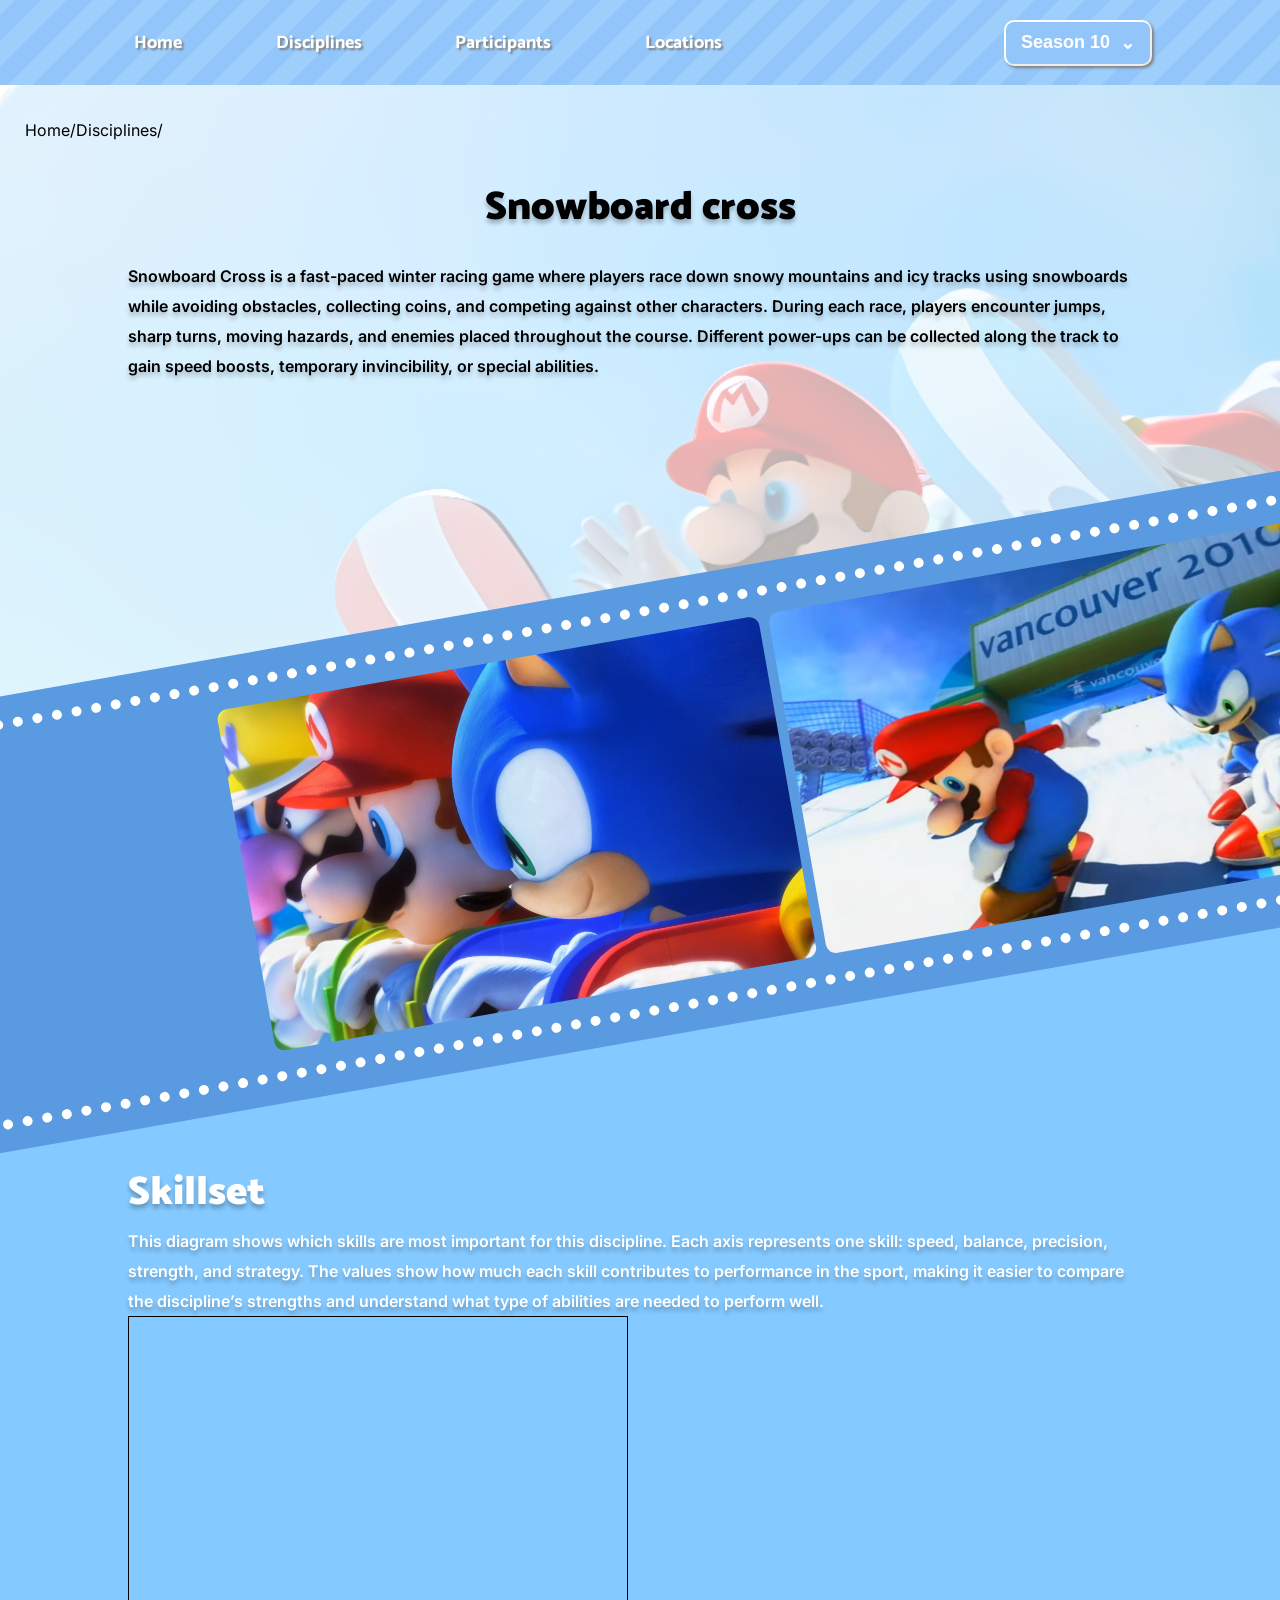
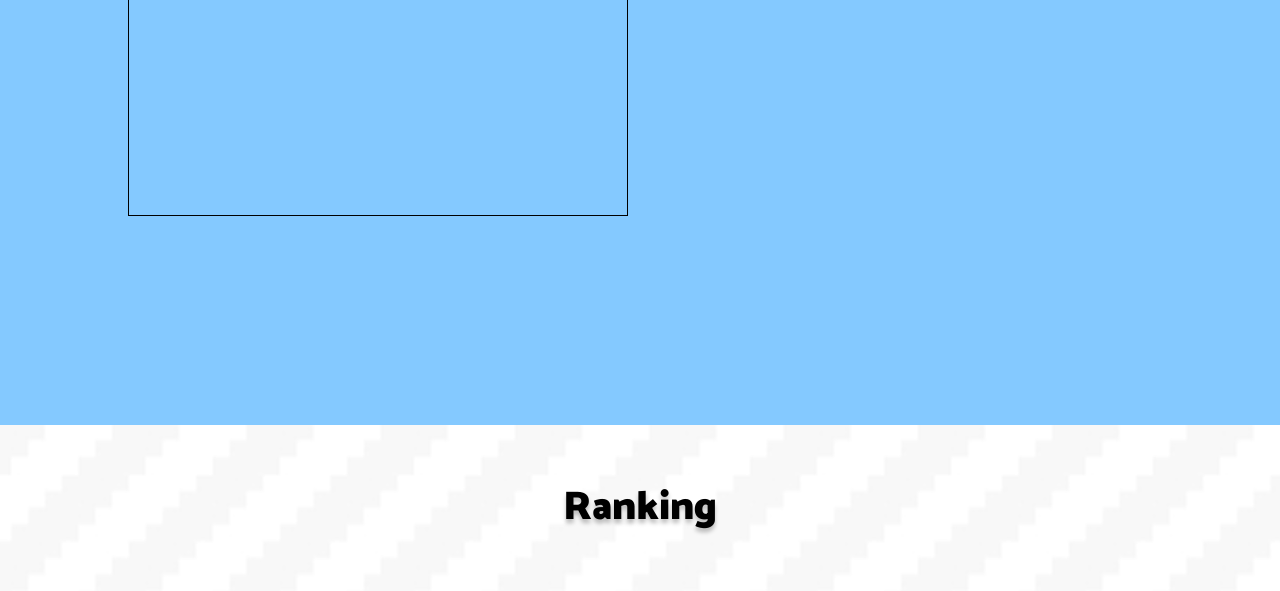
==== html/index.html @ cbef5155 "fixed the header navigation for test" ====
<!doctype html>
<html lang="en">

<head>
  <meta charset="UTF-8" />
  <meta name="viewport" content="width=device-width, initial-scale=1.0" />
  <link rel="stylesheet" href="../css/style.css" />
  <link rel="stylesheet" href="../css/fonts.css" />
  <link rel="stylesheet" href="../css/sportPage.css" />
  <link rel="stylesheet" href="../css/participantsList.css" />
  <link rel="stylesheet" href="../css/locations.css" />
  <title>The Mario Games</title>
</head>

<body>
  <header></header>
  <main></main>
  <script src="../d3/d3.v7.min.js"></script>
  <script src="../dataset/datasetVersion2.js"></script>
  <script src="../dataset/specificInfo.js"></script>
  <script src="../javascript/locations.js"></script>
  <script src="../javascript/index.js"></script>
</body>

</html>
---- css/style.css ----
@font-face {
  font-family: "catamaran";
  src: url(catamaran/Catamaran-VariableFont_wght.ttf);
}

@font-face {
  font-family: "inter";
  src: url(Inter/Inter-VariableFont_opsz\,wght.ttf);
}

body {
  margin: 0;
  box-sizing: border-box;
  font-family: "catamaran";
  box-sizing: border-box;
}

p {
  margin: 0;
  font-family: "inter";
}

h2 {
  margin: 0;
}

header {
  display: flex;
  justify-content: space-between;
  align-items: center;

  width: 100%;
  height: 85px;
  padding: 0 10vw 0 10vw;
  box-sizing: border-box;
}

#navbar,
#chooseSeason {
  display: flex;
}

#navbar {
  justify-content: space-between;
  flex: 1;
  max-width: 600px;
}

.navButton {
  color: #fff;
  font-size: 18px;
  font-weight: 750;
  font-family: "catamaran";

  border: none;
  background-color: transparent;
  text-shadow: 2px 2px 2px grey;
  cursor: pointer;
}

.navButton:hover {
  color: #000;
  font-size: 18px;
  font-weight: 750;
  font-family: "catamaran";

  border: none;
  background-color: transparent;
  text-shadow: 2px 2px 2px grey;
  cursor: pointer;
}

#seasonWrapper {
  position: relative;
}

#chooseSeason {
  gap: 10px;
  padding: 10px 15px;

  color: #fff;
  font-size: 18px;
  font-weight: 750;

  border-top: 2px solid #fff;
  border-left: 2px solid #fff;
  border-bottom: 2px solid #eeeded;
  border-right: 2px solid #eeeded;
  border-radius: 10px;
  box-shadow: 2px 2px 3px grey;

  cursor: pointer;
}

#seasonDropdown {
  display: none;
  position: absolute;
  top: 55px;
  right: 0;

  width: 100%;
  font-weight: 600;

  color: #fff;
  border-top: 2px solid #fff;
  border-left: 2px solid #fff;
  border-bottom: 2px solid #eeeded;
  border-right: 2px solid #eeeded;
  box-sizing: border-box;
  border-radius: 10px;
  box-shadow: 2px 2px 3px grey;

  z-index: 10;
}

#seasonDropdown p {
  margin: 0;
  padding: 8px 15px;
  cursor: pointer;
  white-space: nowrap;
}

#seasonDropdown p:hover {
  background-color: #fff;
  color: #000;
}

#seasonDropdown.show {
  display: block;
}

#disciplines {
  background-image: url(../images/backgrounds/backgroundLandingPage.png);
  padding: 5vh 0 0 0;
}

#disciplinesIntro {
  margin: 0 10vw 0 10vw;
  border-radius: 20px;
  padding: 10px 20px;

  background-color: rgba(123, 204, 248, 0.5);
  color: #fff;
  text-shadow: 2px 2px 2px grey;
}

#disciplinesAllBoxes {
  margin: 5vh 10vw 0 10vw;

  display: flex;
  flex-wrap: wrap;
  justify-content: center;
  gap: 40px 45px;

  background-color: transparent;
}

.disciplinesBoxes {
  flex: 0 1 480px;
  padding: 12px;

  background-color: #fff;
  color: #000;
  text-shadow: none;

  border: 1px solid #dddddd;
  border-radius: 10px;

  display: flex;
  flex-direction: column;
  gap: 10px;

  box-sizing: border-box;
}

.disciplinesBoxes>div {
  display: flex;
  gap: 12px;
}

.disciplinesBoxes>div>img {
  width: 275px;
  height: 140px;
  object-fit: cover;
  border-radius: 7px;
}

.disciplinesBoxesText {
  flex: 1;

  display: flex;
  flex-direction: column;
  align-items: center;
  justify-content: space-between;

  text-align: center;
}

.disciplinesBoxesText h2 {
  font-size: 24px;
  line-height: 0.9;
  color: #000;
  text-shadow: none;
  font-family: "mario2";

  border-bottom: 1px solid #000;
  padding: 10px 0 8px 0;
  width: 100%;
}

.disciplinesBoxesText img {
  width: 50px;
  height: 50px;
  object-fit: contain;
  padding: 0 0 10px 0;
}

.disciplinesBoxes button {
  width: 100%;
  padding: 6px 0;

  background-color: #000;
  color: #fff;

  border: none;
  border-radius: 7px;

  font-family: "catamaran";
  font-size: 15px;
  font-weight: 750;

  cursor: pointer;
}
---- css/fonts.css ----
@font-face {
  font-family: "catamaran";
  src: url(../catamaran/Catamaran-VariableFont_wght.ttf);
}

@font-face {
  font-family: "inter";
  src: url(../Inter/Inter-VariableFont_opsz\,wght.ttf);
}

@font-face {
  font-family: "mario";
  src: url(../marioFont/Super\ Mario\ Bros..ttf);
}
@font-face {
  font-family: "mario2";
  src: url(../marioFont/SuperMario256.ttf);
}
---- css/sportPage.css ----
* {
  box-sizing: border-box;
}
body {
  overflow-x: hidden;
  margin: 0;
  padding: 0;
}

#sport_page_box {
  position: relative;
}
#sport_page_backgroundPicture {
  background-size: cover;
  min-height: 75vh;
  width: 100%;
}

#sport_page_whiteBackground {
  min-height: 75vh;
  width: 100%;
  display: flex;
  flex-direction: column;
  align-items: center;
  padding-bottom: 100px;

  background-color: rgb(255, 255, 255, 0.7);
}

#sport_page_title {
  color: #000;
  text-align: center;
  text-shadow: 0 4px 4px rgba(0, 0, 0, 0.25);
  font-size: 40px;
  font-weight: 900;
}

#sport_page_text {
  color: #000;
  margin-top: 20px;
  width: 80%;
  text-shadow: 0 4px 4px rgba(0, 0, 0, 0.25);
  font-family: "inter";
  font-size: 16px;
  font-weight: 600;
  line-height: 30px; /* 150% */
}

.back_track {
  height: 10vh;
  width: 100%;

  display: flex;
  align-items: center;
  justify-content: flex-start;
  margin-left: 50px;
}

#sport_page_carusel_wrapper {
  width: 100%;
  height: 90vh;
  overflow: hidden;
  position: absolute;
  z-index: 5;
  top: 60vh;
  margin-top: clamp(-155px, -12vw, -60px);
  padding-top: 116px;
}

#sport_page_carusel_box {
  transform: rotate(-10deg);
  height: 50vh;
  width: 150%;
  background-color: #5a9ae1;

  display: flex;
  justify-content: center;
  align-items: center;

  margin-left: -25%;
}

#sport_page_carusel {
  height: 90%;
  width: 100%;
  background-color: #5a9ae1;
  border-top: 10px dotted white;
  border-bottom: 10px dotted white;
  overflow: hidden;
  display: flex;
  align-items: center;
}

#sport_page_carusel_track {
  display: flex;
  gap: 10px;
  align-items: center;
  height: 100%;

  animation: carouselMove 25s linear infinite;
}

@keyframes carouselMove {
  from {
    transform: translateX(-50%);
  }

  to {
    transform: translateX(0);
  }
}

.sport_page_carusel_pictures {
  background-size: cover;
  background-position: center;
  background-repeat: no-repeat;

  height: 90%;
  width: 550px;
  flex: 0 0 550px;
  border-radius: 10px;
}

#sport_page_skillsBackground {
  background-color: #84c9ff;
  display: flex;
  justify-content: center;
}

#sport_page_skillBox {
  margin-top: 400px;
  margin-bottom: 200px;
  width: 80%;
}

#sport_page_skillset {
  color: #fff;
  text-shadow: 0 4px 4px rgba(0, 0, 0, 0.25);
  font-size: 40px;
  font-weight: 900;
}

#sport_page_skillset_text {
  color: #fff;
  text-shadow: 0 4px 4px rgba(0, 0, 0, 0.25);
  font-family: "inter";
  font-size: 16px;
  font-style: normal;
  font-weight: 600;
  line-height: 30px;
}

#sport_page_rankingbox {
  background-image: url(../images/backgrounds/whiteGreyBackground.png);
  display: flex;
  flex-direction: column;
  align-items: center;
}

#sport_page_ranking_title {
  color: #000;
  text-align: center;
  text-shadow: 0 4px 4px rgba(0, 0, 0, 0.25);
  font-size: 40px;
  font-weight: 900;
  margin: 50px 0;
}

#sport_page_rankings {
  display: flex;
  flex-direction: column;
  align-items: center;
}
---- css/participantsList.css ----
#top_players {
  position: relative;
  height: 400px;
  width: 600px;
}

#first_player {
  height: 250px;
  width: 250px;
  position: relative;

  position: absolute;
  z-index: 3;
  left: 30%;
}

#first_player_bubble {
  width: 250px;
  height: 250px;
  border-radius: 50%;
  border: 1px solid rgb(226, 226, 226);
  background-color: rgb(255, 255, 255, 0.9);
  box-shadow: 0 4px 4px 0 rgba(0, 0, 0, 0.25);
}

#first_player_pic {
  width: 250px;
  height: 250px;
  border-radius: 50%;
  /* bilden ska sättas i js */
  background-image: url(../images/players/babyPeach.png);
  background-size: contain;
  background-repeat: no-repeat;
  background-position: center;
}

#rankingBubble1 {
  width: 60px;
  height: 60px;
  background-color: white;
  box-shadow: 0 4px 4px 0 rgba(0, 0, 0, 0.25);
  border-radius: 50%;
  position: absolute;
  z-index: 5;

  top: -10px;
  left: 80%;
  transform: translateX(-50%);

  display: flex;
  justify-content: center;
  align-items: center;

  color: #000;
  font-family: "inter";
  font-size: 20px;
  font-weight: 800;
}

#second_player {
  height: 210px;
  width: 210px;
  position: relative;

  position: absolute;
  z-index: 2;
  right: 340px;
  top: 150px;
}

#second_player_bubble {
  width: 210px;
  height: 210px;
  border-radius: 50%;
  border: 1px solid rgb(226, 226, 226);
  background-color: rgb(255, 255, 255, 0.9);
  box-shadow: 0 4px 4px 0 rgba(0, 0, 0, 0.25);
}

#rankingBubble2 {
  width: 60px;
  height: 60px;
  background-color: white;
  box-shadow: 0 4px 4px 0 rgba(0, 0, 0, 0.25);
  border-radius: 50%;
  position: absolute;
  z-index: 5;

  bottom: -5px;
  left: 10%;
  transform: translateX(-50%);

  display: flex;
  justify-content: center;
  align-items: center;

  color: #000;
  font-family: "inter";
  font-size: 20px;
  font-weight: 800;
}

#second_player_pic {
  width: 210px;
  height: 210px;
  border-radius: 50%;
  /* bilden ska sättas i js */
  background-image: url(../images/players/babyPeach.png);
  background-size: contain;
  background-repeat: no-repeat;
  background-position: center;
}

#third_player {
  height: 190px;
  width: 190px;
  position: relative;

  position: absolute;
  z-index: 1;
  right: 70px;
  top: 185px;
}

#third_player_bubble {
  width: 190px;
  height: 190px;
  border-radius: 50%;
  border: 1px solid rgb(226, 226, 226);
  background-color: rgb(255, 255, 255, 0.9);
  box-shadow: 0 4px 4px 0 rgba(0, 0, 0, 0.25);
}

#rankingBubble3 {
  width: 60px;
  height: 60px;
  background-color: white;
  box-shadow: 0 4px 4px 0 rgba(0, 0, 0, 0.25);
  border-radius: 50%;
  position: absolute;
  z-index: 5;

  bottom: -10px;
  left: 90%;
  transform: translateX(-50%);

  display: flex;
  justify-content: center;
  align-items: center;

  color: #000;
  font-family: "inter";
  font-size: 20px;
  font-weight: 800;
}

#third_player_pic {
  width: 190px;
  height: 190px;
  border-radius: 50%;
  /* bilden ska sättas i js */
  background-image: url(../images/players/babyPeach.png);
  background-size: contain;
  background-repeat: no-repeat;
  background-position: center;
}

#participants_list_button {
  color: #fff;
  font-size: 18px;
  font-weight: 700;

  padding: 10px 120px;
  background-color: #ff0000;
  border-radius: 10px;
  border: 1px solid #d00202;
  margin-bottom: 120px;
}

#players {
  width: 80%;
  display: flex;
  flex-wrap: wrap;
  gap: 48px;
  margin-top: 70px;
  position: relative; /*  ta bort?? */
}

.player_card {
  width: 130px;
  display: flex;
  flex-direction: column;
  align-items: center;
  gap: 8px;
  position: relative;
}

.players_circle {
  width: 130px;
  height: 130px;

  border-radius: 50%;
  border: 1px solid rgb(226, 226, 226);
  background-color: rgb(255, 255, 255, 0.9);
  box-shadow: 0 4px 4px 0 rgba(0, 0, 0, 0.25);
}

.players_pic {
  width: 130px;
  height: 130px;
  border-radius: 50%;

  background-size: contain;
  background-repeat: no-repeat;
  background-position: center;
}

.players_ranking {
  width: 50px;
  height: 50px;
  background-color: white;
  box-shadow: 0 4px 4px 0 rgba(0, 0, 0, 0.25);
  border-radius: 50%;
  position: absolute;
  z-index: 5;

  bottom: -10px;
  left: 10%;
  transform: translateX(-50%);

  display: flex;
  justify-content: center;
  align-items: center;

  color: #000;
  font-family: "inter";
  font-size: 16px;
  font-weight: 800;
}

.choosen_player_page {
  width: 675px;
  height: 390px;

  border-radius: 10px;
  background-color: #fff;
  border: 1px solid rgb(236, 234, 234);

  box-shadow: 4px 4px 4px 0 rgba(0, 0, 0, 0.25);

  display: flex;
  position: fixed;
  top: 50%;
  left: 50%;
  transform: translate(-50%, -50%);

  width: min(90vw, 700px);
  max-height: 85vh;

  z-index: 999;
}

.choosen_player_leftside {
  width: 300px;
  display: flex;
  flex-direction: column;
  align-items: center;
  justify-content: center;
  gap: 15px;
}

.choosen_player_pic {
  width: 150px;
  height: 250px;
}

.choosen_player_namebox {
  width: 250px;
  height: 50px;
  border-radius: 10px;

  color: #fff;
  text-shadow: 0 4px 4px rgba(0, 0, 0, 0.25);
  font-size: 20px;
  font-weight: 900;

  display: flex;
  align-items: center;
  justify-content: center;
}

.choosen_player_rightside {
  width: 375px;
  display: flex;
  flex-direction: column;
  justify-content: center;
  align-items: center;
  gap: 25px;
}

.choosen_player_info {
  width: 325px;
  height: 30px;
  background-color: aqua;
  border-radius: 10px;
  display: flex;
  justify-content: space-between;
}

.choosen_player_info_text {
  color: #fff;
  text-shadow: 0 4px 4px rgba(0, 0, 0, 0.25);
  font-size: 18px;
  font-weight: 900;
  margin: auto;
}

.choosen_player_svg {
  height: 270px;
  width: 315px;
  border: 1px solid black;
}

.choosen_player_arrow {
  height: 60%;
}
---- css/locations.css ----
#L_world {
    padding: 0 10vw 0 10vw;
    height: 400px;

    background-size: cover;
    background-position: center;
    background-repeat: no-repeat;
}

#L_worldText {
    display: flex;
    justify-content: center;
    align-items: center;
    flex-direction: column;

    padding: 5vh 0 5vh 0;
}

#L_worldName {
    text-align: center;
}

#L_worlsDescription {
    text-shadow: 1px 1px 1px #bdbcbc;
}

#L_infoChoice {
    margin: 0;
    padding: 0 10vw 0 10vw;
    height: 15vh;

    display: flex;
    justify-content: space-between;
    align-items: center;

    background-color: #F7D25C;
    color: #fff;
    text-shadow: 1px 1px 1px #bdbcbc;

}

.L_arrows {
    width: 50px;
    height: 50px;
    background-size: cover;
    background-position: center;
    background-repeat: no-repeat;
}

#L_pickedLocationInfo {
    display: flex;
    flex-direction: column;
    gap: 25px;
    padding: 0 10vw 10vw 10vw;
}

#L_pickedInfoText {
    justify-content: center;
    align-items: center;
    padding: 5vh 0 5vh 0;
}

#rankingList {
    display: flex;
    flex-direction: column;
    gap: 25px;
}

.L_ranking {
    box-sizing: border-box;
    height: 75px;
    padding: 25px;
    box-shadow: 2px 2px 2px #bdbcbc;
    border: 0.5px solid #bdbcbc;
    border-radius: 50px;

    display: flex;
    justify-content: space-between;
    align-items: center;
}

.L_rankingFirstText {
    display: flex;
    justify-content: center;
    align-items: center;
    gap: 50px;
}

.L_rankPic {
    height: 65px;
    background-size: cover;
    background-position: center;
    background-repeat: no-repeat;
}
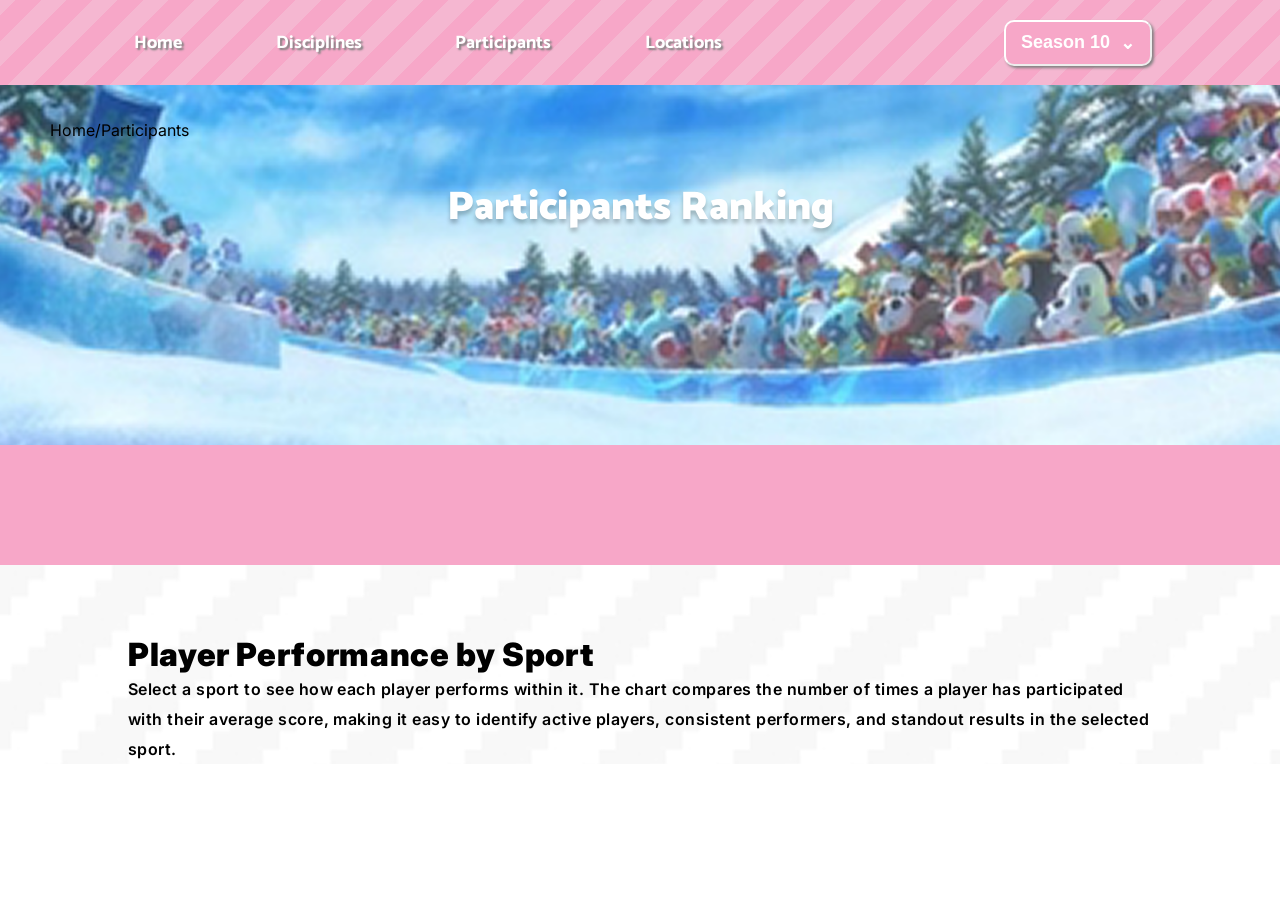
==== commit 40252a22: "." ====
--- a/html/index.html
+++ b/html/index.html
@@ -1,25 +1,23 @@
 <!doctype html>
 <html lang="en">
+  <head>
+    <meta charset="UTF-8" />
+    <meta name="viewport" content="width=device-width, initial-scale=1.0" />
+    <link rel="stylesheet" href="../css/style.css" />
+    <link rel="stylesheet" href="../css/fonts.css" />
+    <link rel="stylesheet" href="../css/sportPage.css" />
+    <link rel="stylesheet" href="../css/participantsList.css" />
+    <link rel="stylesheet" href="../css/locations.css" />
+    <link rel="stylesheet" href="../css/participants.css" />
+    <title>The Mario Games</title>
+  </head>
 
-<head>
-  <meta charset="UTF-8" />
-  <meta name="viewport" content="width=device-width, initial-scale=1.0" />
-  <link rel="stylesheet" href="../css/style.css" />
-  <link rel="stylesheet" href="../css/fonts.css" />
-  <link rel="stylesheet" href="../css/sportPage.css" />
-  <link rel="stylesheet" href="../css/participantsList.css" />
-  <link rel="stylesheet" href="../css/locations.css" />
-  <title>The Mario Games</title>
-</head>
-
-<body>
-  <header></header>
-  <main></main>
-  <script src="../d3/d3.v7.min.js"></script>
-  <script src="../dataset/datasetVersion2.js"></script>
-  <script src="../dataset/specificInfo.js"></script>
-  <script src="../javascript/locations.js"></script>
-  <script src="../javascript/index.js"></script>
-</body>
-
-</html>+  <body>
+    <header></header>
+    <main></main>
+    <script src="../d3/d3.v7.min.js"></script>
+    <script src="../dataset/datasetVersion2.js"></script>
+    <script src="../dataset/specificInfo.js"></script>
+    <script src="../javascript/index.js"></script>
+  </body>
+</html>
--- a/css/participants.css
+++ b/css/participants.css
@@ -0,0 +1,59 @@
+#participants_page_backgroundimage {
+  background-image: url(../images/backgrounds/participantsPageBackground.png);
+  background-size: cover;
+  width: 100%;
+  height: 40vh;
+}
+
+#participants_page_title {
+  color: #ffffff;
+  text-align: center;
+  text-shadow: 0 4px 4px rgba(0, 0, 0, 0.25);
+  font-size: 40px;
+  font-weight: 900;
+}
+
+#participants_page_participants {
+  display: flex;
+  flex-direction: column;
+  justify-content: center;
+  align-items: center;
+  background-color: #f7a7c8;
+  padding-top: 120px;
+}
+
+#participants_page_box {
+  background-image: url(../images/backgrounds/whiteGreyBackground.png);
+  display: flex;
+  flex-direction: column;
+  align-items: center;
+  justify-content: center;
+}
+
+#participants_page_informationbox {
+  display: flex;
+  flex-direction: column;
+  align-items: center;
+  justify-content: center;
+  width: 80%;
+  margin-top: 70px;
+}
+
+#participants_page_information_title {
+  color: #000;
+  font-size: 32px;
+  font-weight: 900;
+  letter-spacing: 0.64px;
+  width: 100%;
+}
+
+#participants_page_information_text {
+  color: #000;
+
+  font-family: "inter";
+  font-size: 16px;
+  font-style: normal;
+  font-weight: 600;
+  line-height: 30px;
+  letter-spacing: 0.48px;
+}
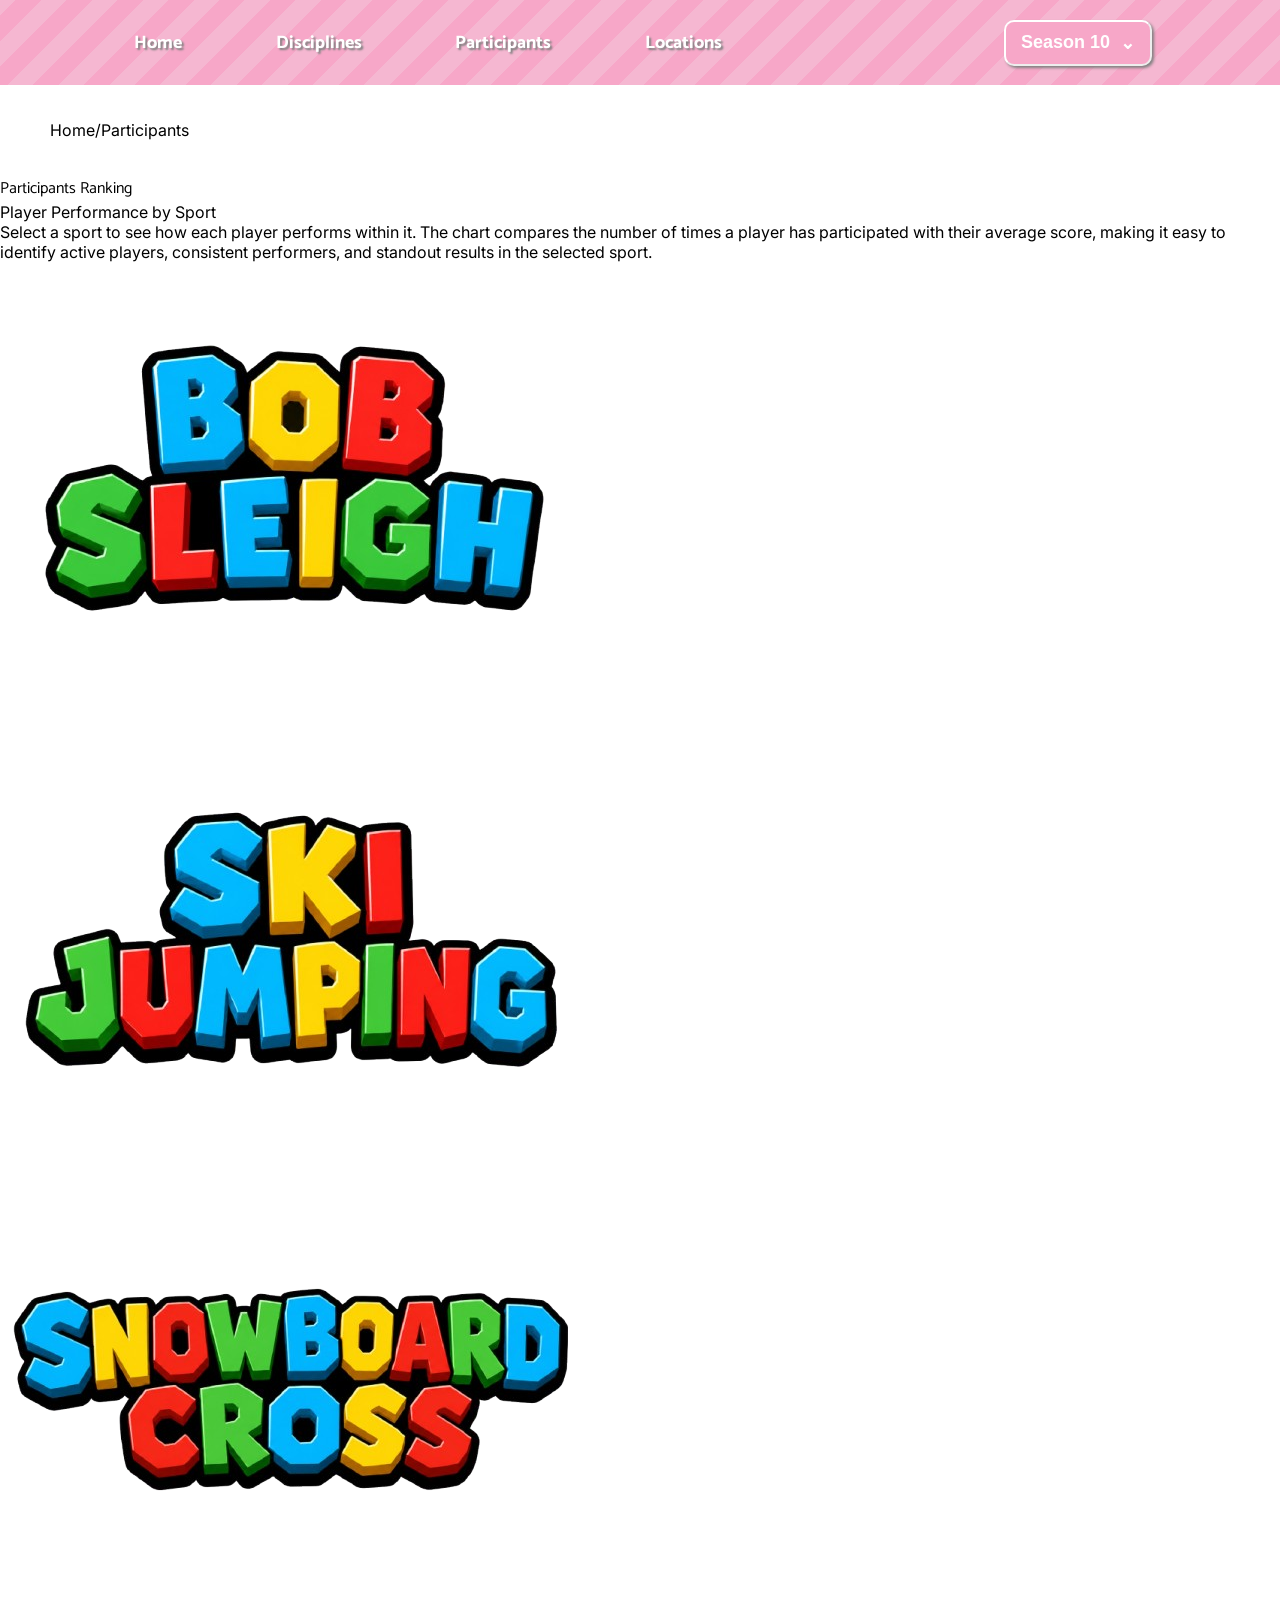
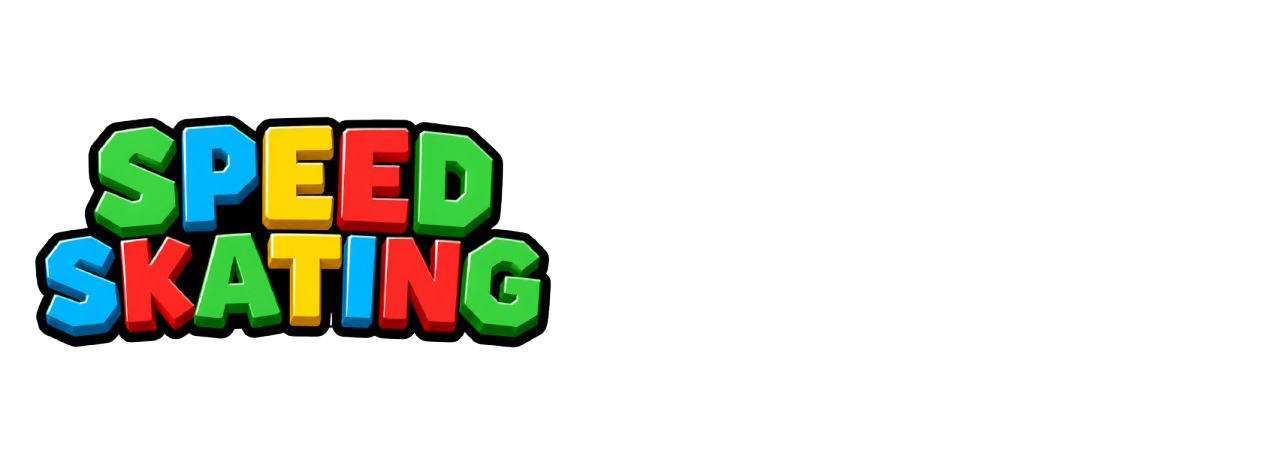
==== commit 39eef845: "Started to fix the dataset" ====
--- a/html/index.html
+++ b/html/index.html
@@ -1,23 +1,26 @@
 <!doctype html>
 <html lang="en">
-  <head>
-    <meta charset="UTF-8" />
-    <meta name="viewport" content="width=device-width, initial-scale=1.0" />
-    <link rel="stylesheet" href="../css/style.css" />
-    <link rel="stylesheet" href="../css/fonts.css" />
-    <link rel="stylesheet" href="../css/sportPage.css" />
-    <link rel="stylesheet" href="../css/participantsList.css" />
-    <link rel="stylesheet" href="../css/locations.css" />
-    <link rel="stylesheet" href="../css/participants.css" />
-    <title>The Mario Games</title>
-  </head>
 
-  <body>
-    <header></header>
-    <main></main>
-    <script src="../d3/d3.v7.min.js"></script>
-    <script src="../dataset/datasetVersion2.js"></script>
-    <script src="../dataset/specificInfo.js"></script>
-    <script src="../javascript/index.js"></script>
-  </body>
-</html>
+<head>
+  <meta charset="UTF-8" />
+  <meta name="viewport" content="width=device-width, initial-scale=1.0" />
+  <link rel="stylesheet" href="../css/style.css" />
+  <link rel="stylesheet" href="../css/fonts.css" />
+  <link rel="stylesheet" href="../css/sportPage.css" />
+  <link rel="stylesheet" href="../css/participantsList.css" />
+  <link rel="stylesheet" href="../css/locations.css" />
+  <title>The Mario Games</title>
+</head>
+
+<body>
+  <header></header>
+  <main></main>
+  <script src="../d3/d3.v7.min.js"></script>
+  <script src="../dataset/datasetVersion2.js"></script>
+  <script src="../dataset/specificInfo.js"></script>
+  <script src="../dataset/data.js"></script>
+  <script src="../javascript/locations.js"></script>
+  <script src="../javascript/index.js"></script>
+</body>
+
+</html>
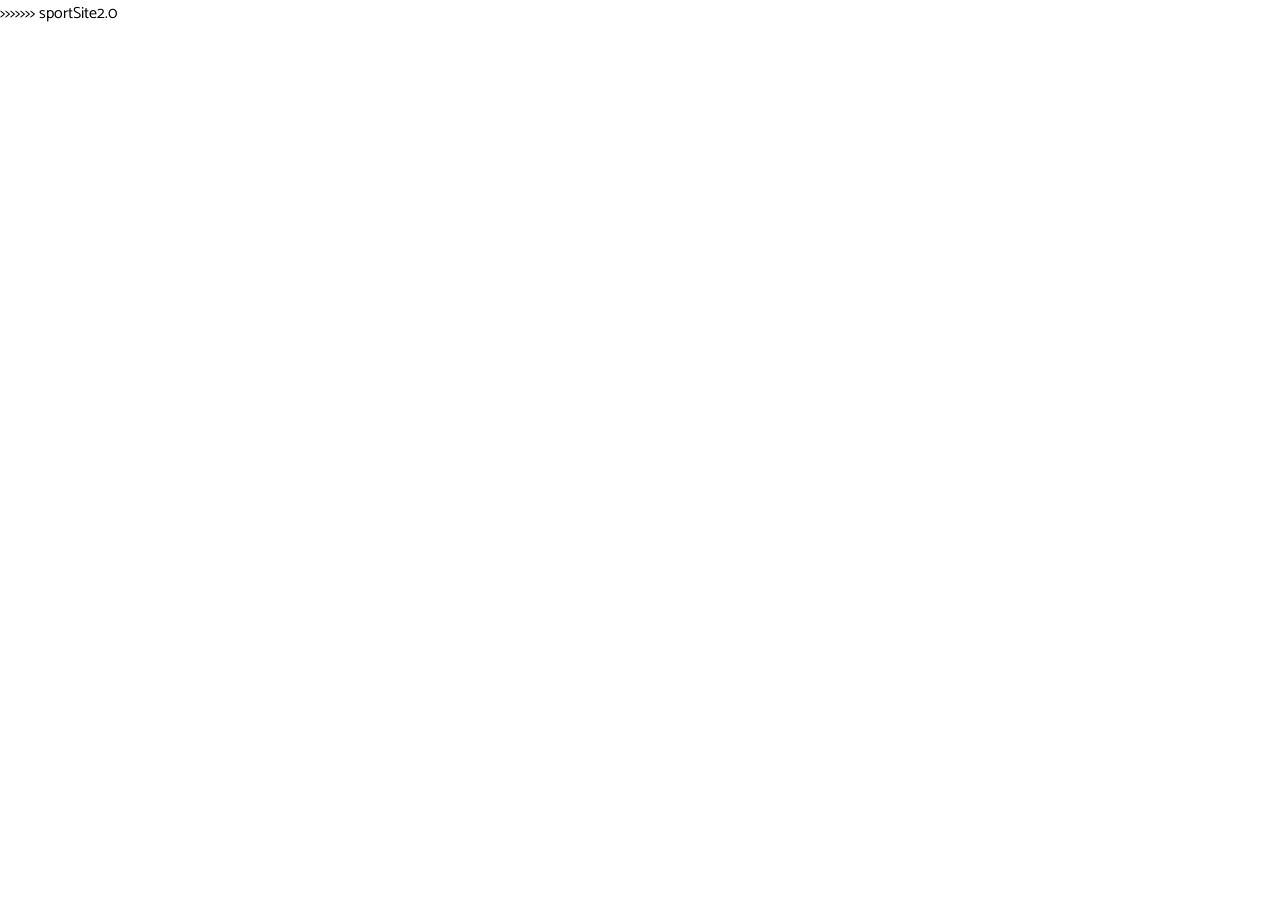
==== commit 8815aeea: "update" ====
--- a/html/index.html
+++ b/html/index.html
@@ -9,8 +9,10 @@
   <link rel="stylesheet" href="../css/sportPage.css" />
   <link rel="stylesheet" href="../css/participantsList.css" />
   <link rel="stylesheet" href="../css/locations.css" />
+  <link rel="stylesheet" href="../css/participants.css" />
   <title>The Mario Games</title>
 </head>
+>>>>>>> sportSite2.0
 
 <body>
   <header></header>
@@ -18,7 +20,6 @@
   <script src="../d3/d3.v7.min.js"></script>
   <script src="../dataset/datasetVersion2.js"></script>
   <script src="../dataset/specificInfo.js"></script>
-  <script src="../dataset/data.js"></script>
   <script src="../javascript/locations.js"></script>
   <script src="../javascript/index.js"></script>
 </body>
--- a/css/participants.css
+++ b/css/participants.css
@@ -0,0 +1,142 @@
+#participants_page_backgroundimage {
+  background-image: url(../images/backgrounds/participantsPageBackground.png);
+  background-size: cover;
+  width: 100%;
+  height: 40vh;
+}
+
+#participants_page_title {
+  color: #ffffff;
+  text-align: center;
+  text-shadow: 0 4px 4px rgba(0, 0, 0, 0.25);
+  font-size: 40px;
+  font-weight: 900;
+  margin-top: 40px;
+}
+
+#participants_page_participants {
+  display: flex;
+  flex-direction: column;
+  justify-content: center;
+  align-items: center;
+  background-color: #f7a7c8;
+  padding-top: 120px;
+  position: relative;
+}
+
+#participants_page_participants::before {
+  content: "";
+  position: absolute;
+  top: -16px;
+  left: 0;
+  width: 100%;
+  height: 16px;
+  background: repeating-linear-gradient(
+    to right,
+    #f7a7c8 0px,
+    #f7a7c8 56px,
+    transparent 56px,
+    transparent 68px
+  );
+}
+#participants_page_participants::after {
+  content: "";
+  position: absolute;
+  bottom: -16px;
+  left: 0;
+  width: 100%;
+  height: 16px;
+  background: repeating-linear-gradient(
+    to right,
+    #f7a7c8 0px,
+    #f7a7c8 56px,
+    transparent 56px,
+    transparent 68px
+  );
+}
+
+#participants_page_box {
+  background-image: url(../images/backgrounds/whiteGreyBackground.png);
+  display: flex;
+  flex-direction: column;
+  align-items: center;
+  justify-content: center;
+}
+
+#participants_page_informationbox {
+  display: flex;
+  flex-direction: column;
+  align-items: center;
+  justify-content: center;
+  width: 80%;
+  margin-top: 70px;
+  margin-bottom: 70px;
+}
+
+#participants_page_information_title {
+  color: #000;
+  font-size: 32px;
+  font-weight: 900;
+  letter-spacing: 0.64px;
+  width: 100%;
+}
+
+#participants_page_information_text {
+  color: #000;
+
+  font-family: "inter";
+  font-size: 16px;
+  font-style: normal;
+  font-weight: 600;
+  line-height: 30px;
+  letter-spacing: 0.48px;
+}
+
+#participants_page_buttons {
+  width: 80%;
+  display: flex;
+  gap: 10px;
+  margin-bottom: 80px;
+}
+
+.participants_button_box {
+  height: 100px;
+  width: 200px;
+  background-color: #a27a32;
+  border-radius: 10px;
+  border: 4px solid black;
+  display: flex;
+  flex-direction: column;
+  justify-content: center;
+  align-items: center;
+}
+
+.participants_circle_box {
+  display: flex;
+  justify-content: space-between;
+  align-items: center;
+  width: 95%;
+}
+
+.participants_circle {
+  width: 5px;
+  height: 5px;
+  border-radius: 50%;
+  background-color: #000;
+}
+
+.participants_button_text {
+  height: 80%;
+  width: 100%;
+  display: flex;
+  justify-content: center;
+}
+.participants_button_text img {
+  height: 100%;
+  width: 80%;
+  background-position: contain;
+}
+
+#participants_page_svg {
+  margin-bottom: 100px;
+}
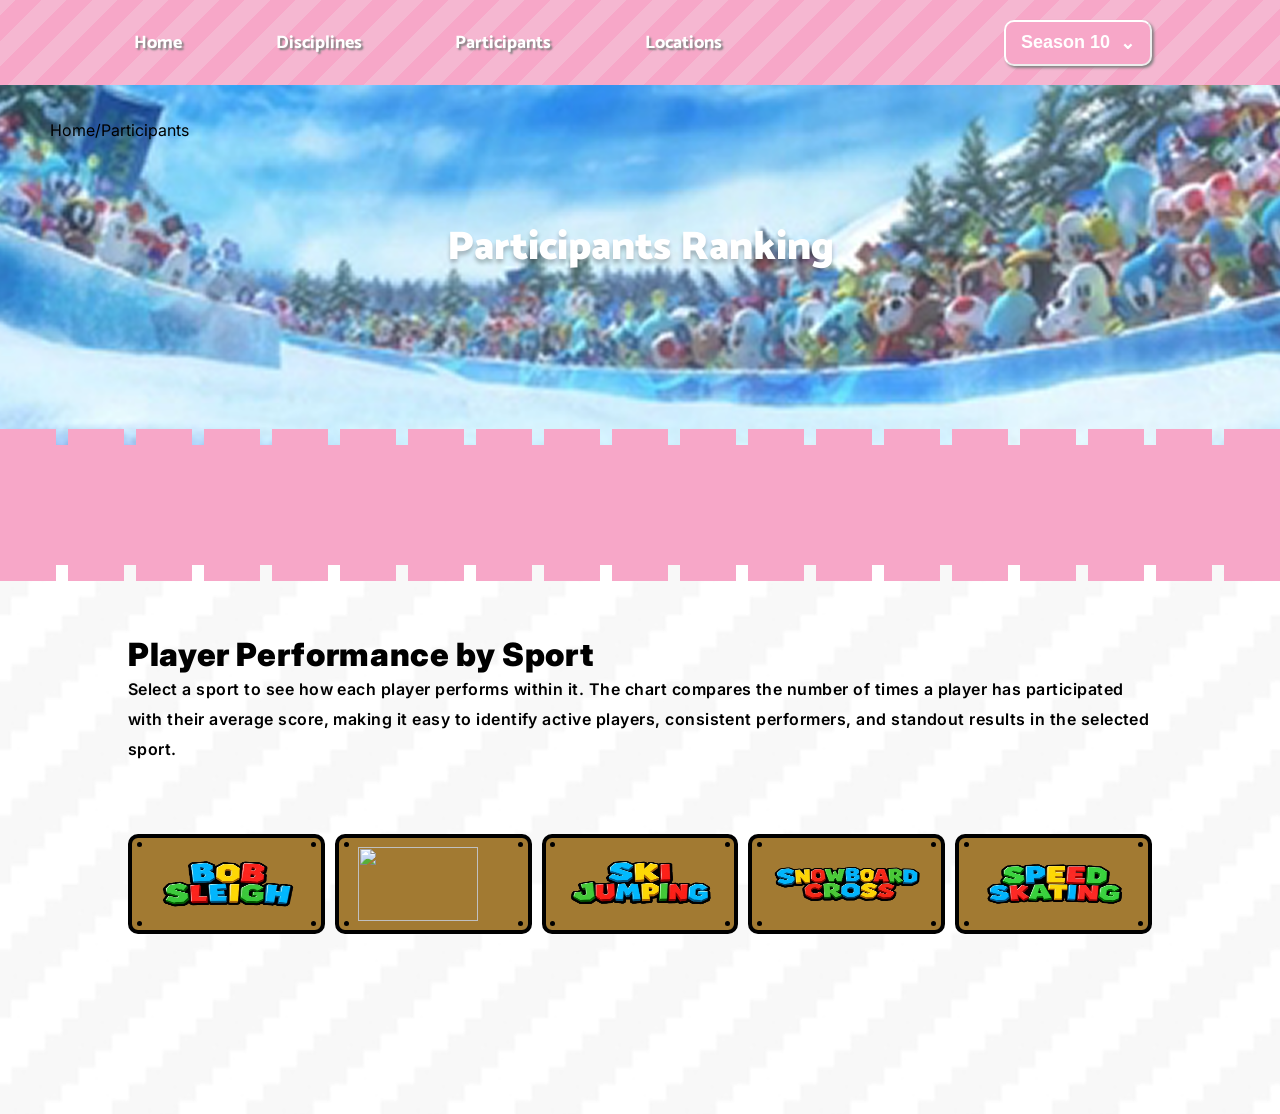
==== commit 77fd1dcc: "update" ====
--- a/html/index.html
+++ b/html/index.html
@@ -12,7 +12,7 @@
   <link rel="stylesheet" href="../css/participants.css" />
   <title>The Mario Games</title>
 </head>
->>>>>>> sportSite2.0
+
 
 <body>
   <header></header>
@@ -20,6 +20,7 @@
   <script src="../d3/d3.v7.min.js"></script>
   <script src="../dataset/datasetVersion2.js"></script>
   <script src="../dataset/specificInfo.js"></script>
+  <script src="../dataset/data.js"></script>
   <script src="../javascript/locations.js"></script>
   <script src="../javascript/index.js"></script>
 </body>
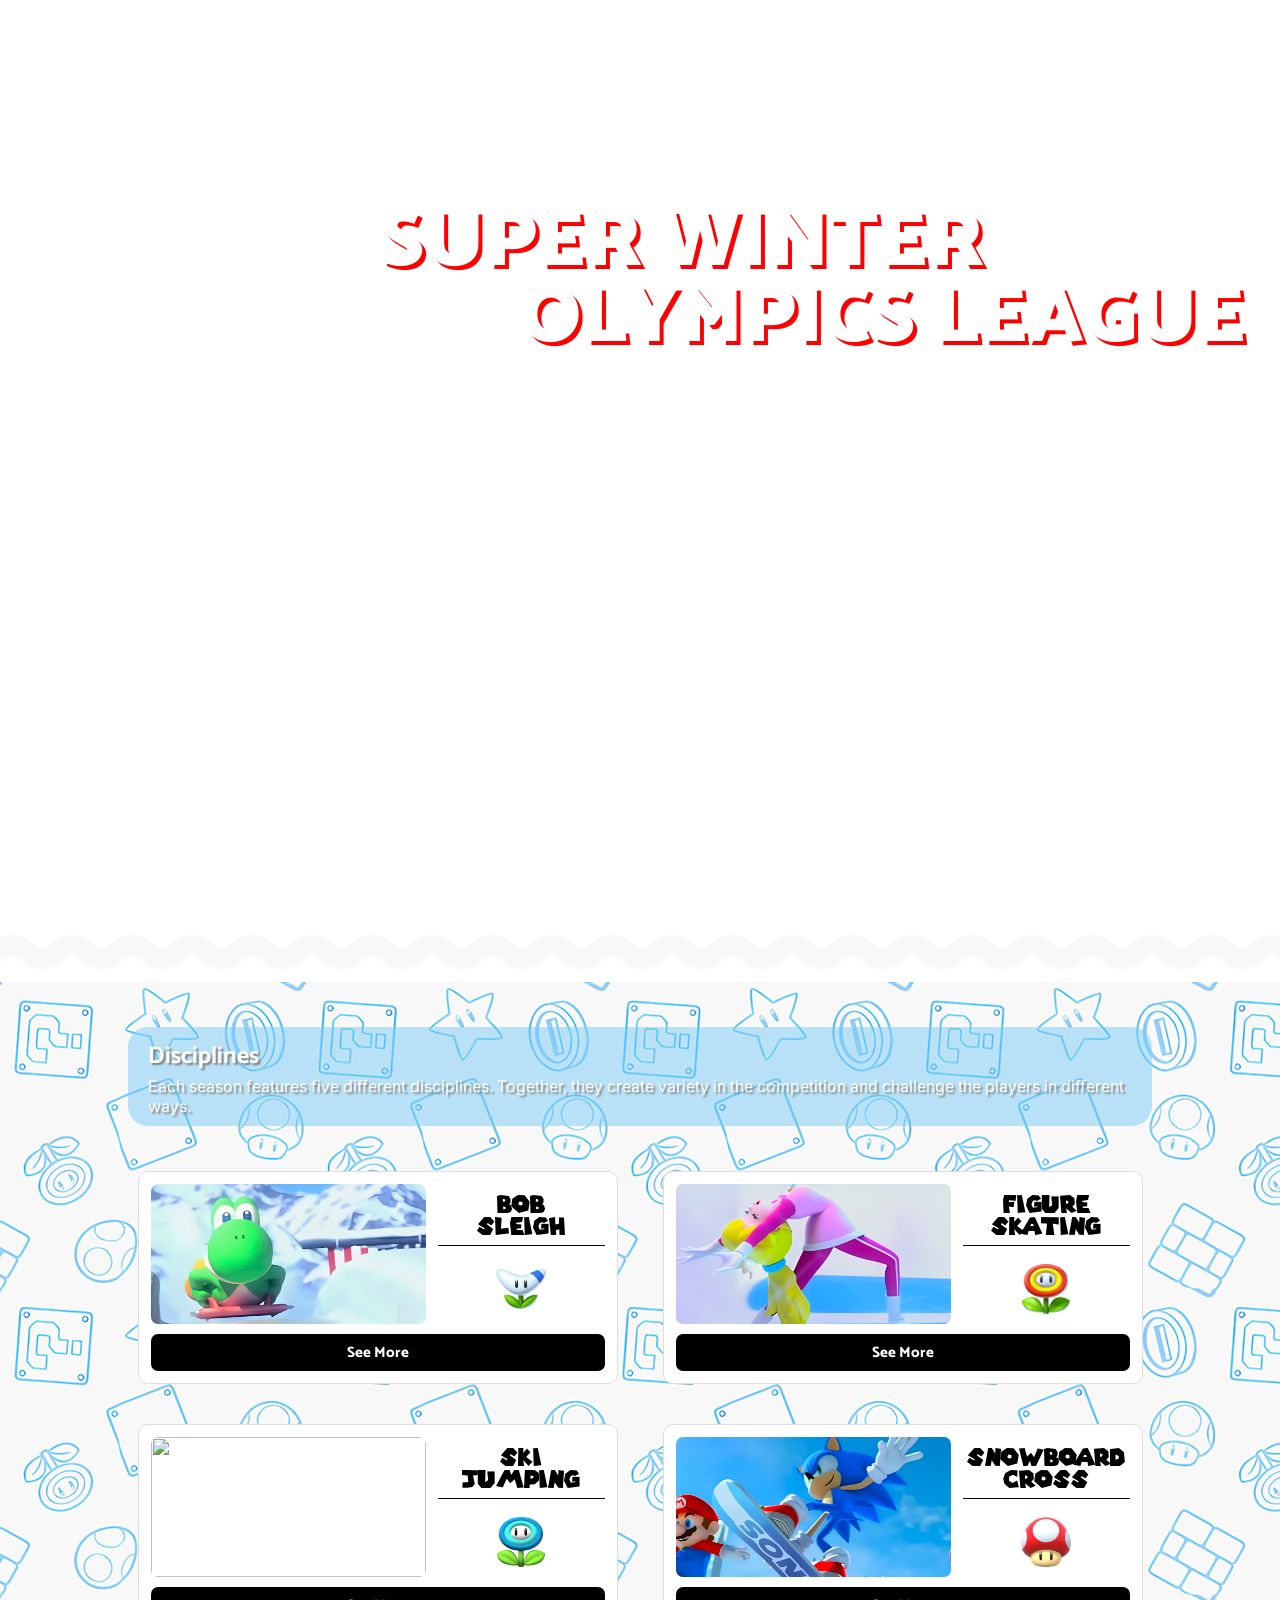
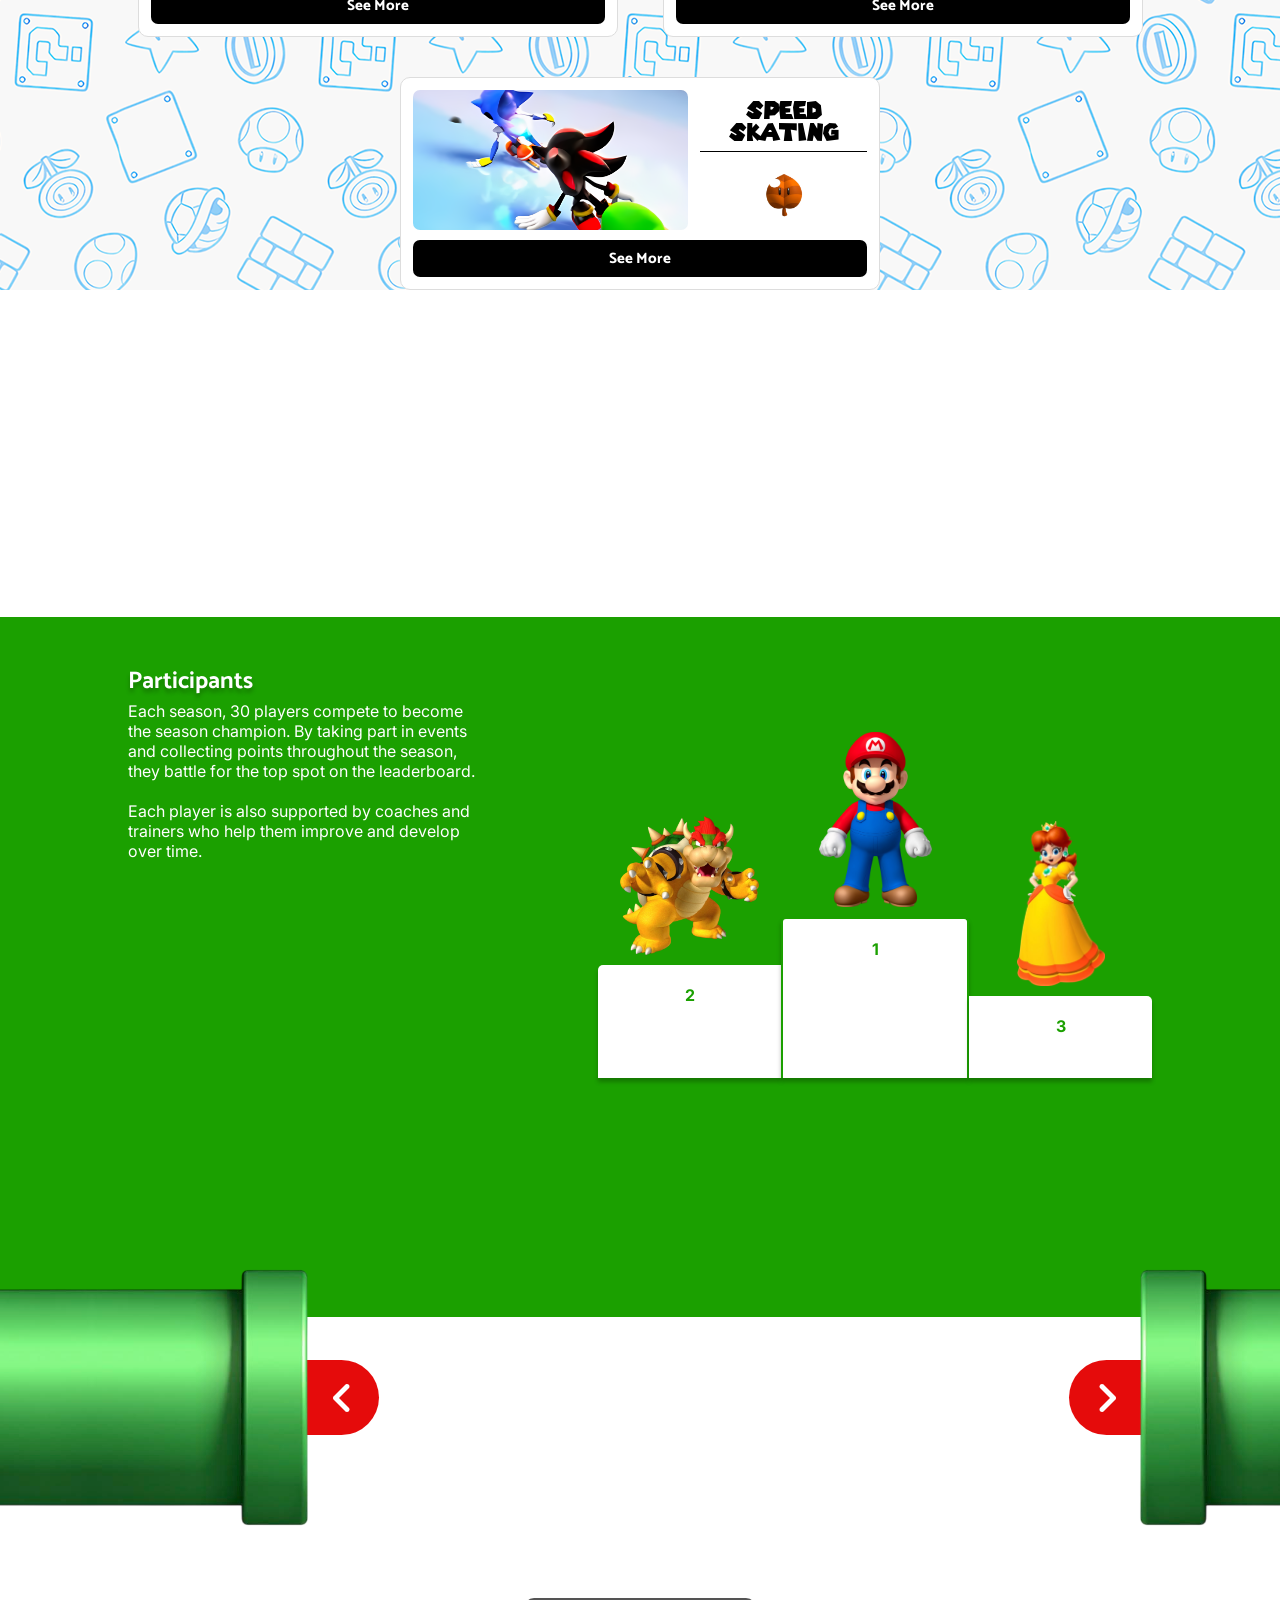
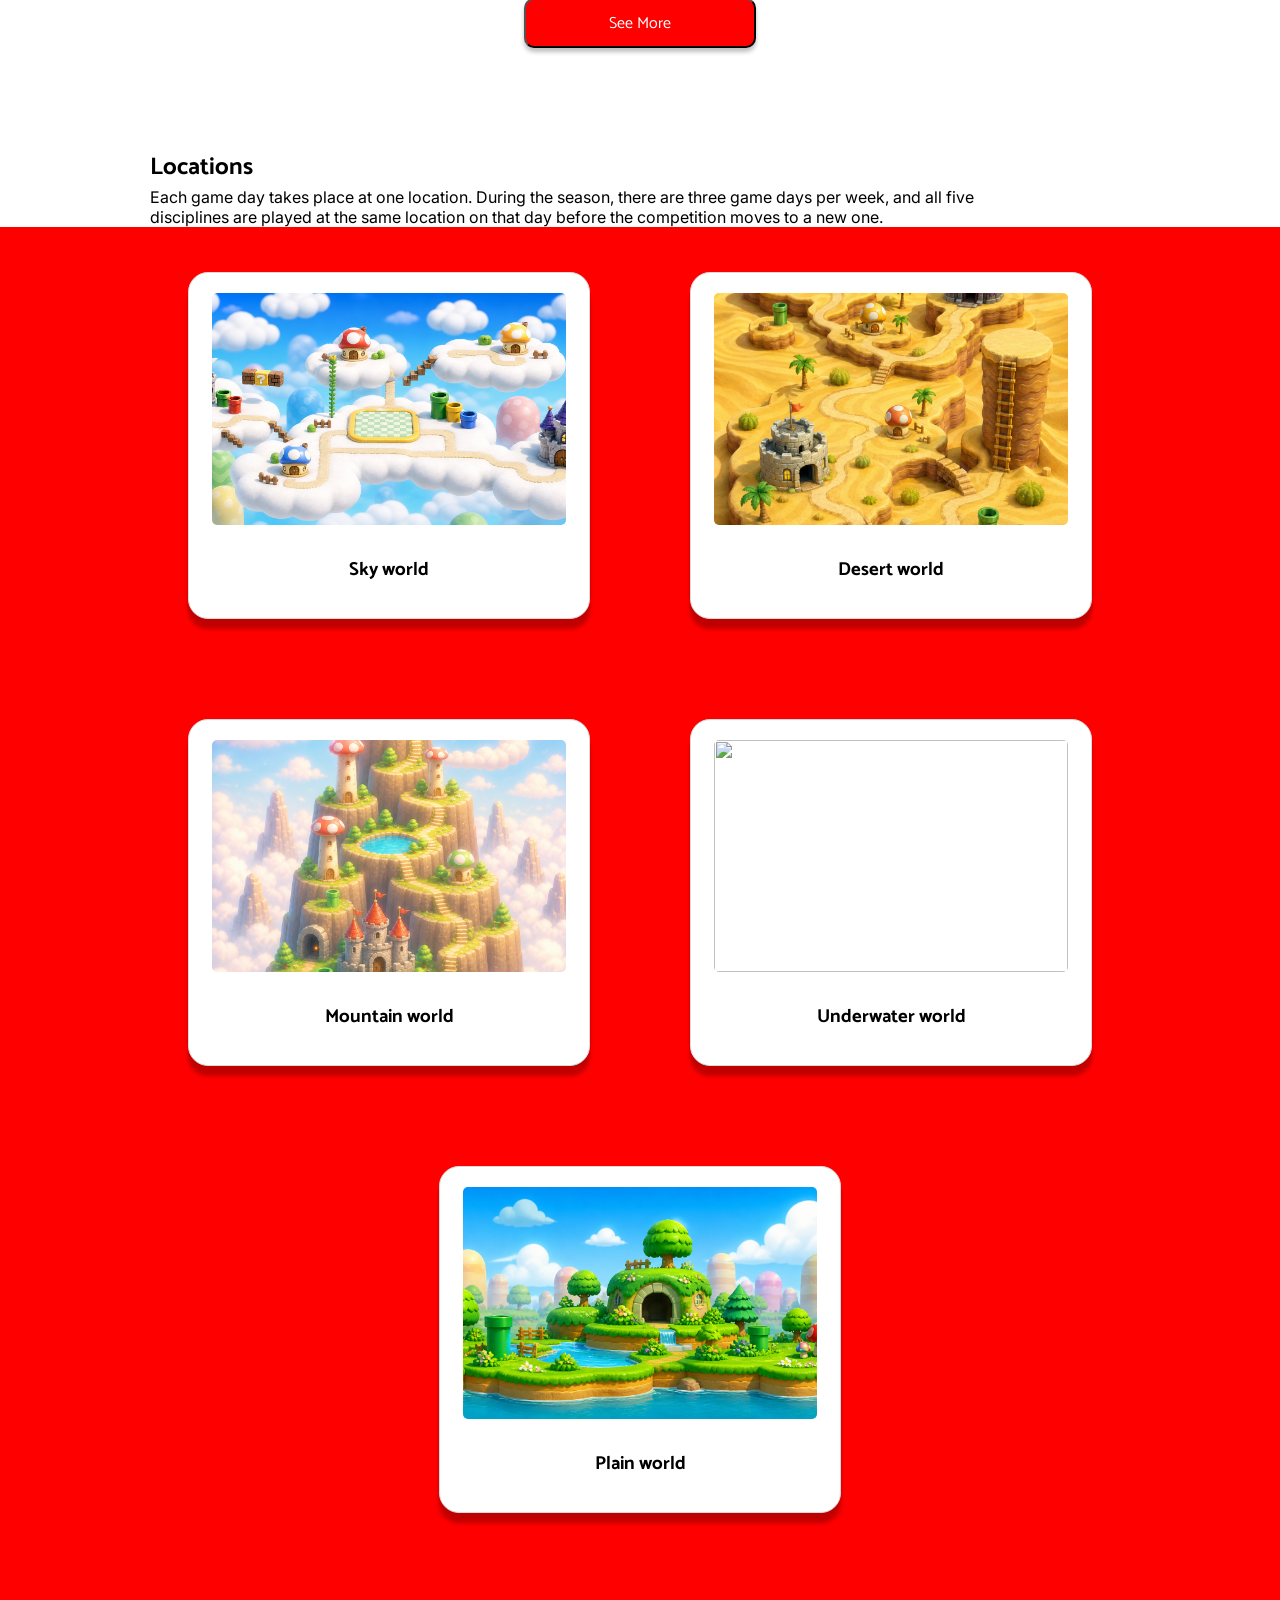
==== commit 89ece8e8: "." ====
--- a/html/index.html
+++ b/html/index.html
@@ -5,24 +5,212 @@
   <meta charset="UTF-8" />
   <meta name="viewport" content="width=device-width, initial-scale=1.0" />
   <link rel="stylesheet" href="../css/style.css" />
-  <link rel="stylesheet" href="../css/fonts.css" />
-  <link rel="stylesheet" href="../css/sportPage.css" />
-  <link rel="stylesheet" href="../css/participantsList.css" />
-  <link rel="stylesheet" href="../css/locations.css" />
-  <link rel="stylesheet" href="../css/participants.css" />
+  <link rel="stylesheet" href="../css/fonts.css">
+  <link rel="stylesheet" href="../css/landingpage.css">
+  <link rel="stylesheet" href="../css/locations.css">
   <title>The Mario Games</title>
 </head>
 
-
 <body>
   <header></header>
-  <main></main>
+  <main>
+    <div id="titlePage">
+
+      <div id="titleText">
+        <h1 id="titleTop">SUPER WINTER</h1>
+        <h1 id="titleBottom">OLYMPICS LEAGUE</h1>
+      </div>
+      <img id="heroCharacters" src="../images/mario-sonic.png" alt="">
+      <div id="titleInfo">
+        <h2>10 seasons has passed of SWOL!</h2>
+        <p>Here you can find everything you need to know.</p>
+      </div>
+
+
+    </div>
+    <img src="../images/curvedLineWhite.png" alt="">
+    <div id="disciplines">
+
+      <div id="disciplinesIntro">
+        <h2>Disciplines</h2>
+        <p>Each season features five different disciplines. Together, they create variety in the competition and
+          challenge the players in different ways.</p>
+      </div>
+
+      <div id="disciplinesAllBoxes">
+        <div class="disciplinesBoxes" id="BobSleigh">
+          <div>
+            <img src="../images/disciplines_pics/bobSleigh/bobSleighPic.png" alt="">
+
+            <div class="disciplinesBoxesText">
+              <h2>Bob </br>Sleigh</h2>
+              <img src="../images/skills_pics/boomerangFlower.png" alt="">
+            </div>
+          </div>
+
+          <button>See More</button>
+        </div>
+
+        <div class="disciplinesBoxes" id="FigureSkating">
+          <div>
+            <img src="../images/disciplines_pics/figureSkating/figureSkatingPic.png" alt="">
+
+            <div class="disciplinesBoxesText">
+              <h2>Figure </br>Skating</h2>
+              <img src="../images/skills_pics/fireFlower.png" alt="">
+            </div>
+          </div>
+
+          <button>See More</button>
+        </div>
+
+        <div class="disciplinesBoxes" id="SkiJumping">
+          <div>
+            <img src="../images/disciplines_pics/skiJumping/skiJumpingPic1.png" alt="">
+
+            <div class="disciplinesBoxesText">
+              <h2>Ski </br>Jumping</h2>
+              <img src="../images/skills_pics/iceFlower.webp" alt="">
+            </div>
+          </div>
+
+          <button>See More</button>
+        </div>
+
+        <div class="disciplinesBoxes" id="SnowboardCross">
+          <div>
+            <img src="../images/disciplines_pics/snowboardCross/snowboardPic1.png" alt="">
+
+            <div class="disciplinesBoxesText">
+              <h2>Snowboard </br>Cross</h2>
+              <img src="../images/skills_pics/mushroom.png" alt="">
+            </div>
+          </div>
+
+          <button>See More</button>
+        </div>
+
+        <div class="disciplinesBoxes" id="SpeedSkating">
+          <div>
+            <img src="../images/disciplines_pics/speedSkating/speedSkatingPic.png" alt="">
+
+            <div class="disciplinesBoxesText">
+              <h2>Speed </br>Skating</h2>
+              <img src="../images/skills_pics/superLeaf.webp" alt="">
+            </div>
+          </div>
+
+          <button>See More</button>
+        </div>
+      </div>
+    </div>
+
+    <div id="participants">
+      <div id="greenLine"><img src="../images/curvedLine.png" alt=""></div>
+      <div id="greenBox">
+        <div id="participantsIntro">
+          <h2 id="participantHeading">Participants</h2>
+          <p>Each season, 30 players compete to become the season champion. By taking part in
+            events and collecting points
+            throughout the season, they battle for the top spot on the leaderboard. <br><br>Each player is also
+            supported
+            by coaches and trainers who help them improve and develop over time.</p>
+        </div>
+
+        <div id="podium">
+          <div id="secondPlace">
+            <img id="podiumBowser" src="../images/players/bowser.webp" alt="">
+            <!--Ska såklart vara andra spelare sen från array, beroende på vem som vinner (eller kanske inte behövs då landingpage mest ska förklara olika delar)-->
+            <div class="podiumBox" id="secondPodium">
+              <p>2</p>
+            </div>
+          </div>
+          <div id="firstPlace">
+            <img id="podiumMario" src="../images/players/mario.webp" alt="">
+            <div class="podiumBox" id="firstPodium">
+              <p>1</p>
+            </div>
+          </div>
+
+          <div id="thirdPlace">
+            <img id="podiumDaisy" src="../images/players/daisy.png" alt="">
+            <div class="podiumBox" id="thirdPodium">
+              <p>3</p>
+            </div>
+          </div>
+        </div>
+      </div>
+      <div id="playerTunnel">
+        <div id="leftSideT">
+          <img class="tunnelImg" id="tunnelLeft" src="../images/pipeValid.png" alt="">
+          <div class="arrowDiv" id="arrowDivL">
+            <img src="../images/arrows/arrowLeft.png" alt="">
+          </div>
+        </div>
+        <div id="playerCarousel">
+          <div id="playersContainer">
+          </div>
+        </div>
+        <div id="rightSideT">
+          <div class="arrowDiv" id="arrowDivR">
+            <img src="../images/arrows/arrowRight.png" alt="">
+          </div>
+          <img class="tunnelImg" id="tunnelRight" src="../images/pipeValid.png" alt="">
+        </div>
+      </div>
+      <button class="seeMoreBut">See More</button>
+    </div>
+
+    <div id="locations">
+      <h2>Locations</h2>
+      <p>Each game day takes place at one location. During the season, there are three game days per week, and all five
+        <br>
+        disciplines are played at the same location on that day before the competition moves to a new one.
+      </p>
+    </div>
+    <div id="redBox">
+      <div id="locationsAllBoxes">
+        <div class="locationBox">
+          <div class="locationPicDiv">
+            <img src="../images/worlds_pics/skyWorldPic.png" alt="">
+          </div>
+          <h3>Sky world</h3>
+        </div>
+        <div class="locationBox">
+          <div class="locationPicDiv">
+            <img src="../images/worlds_pics/desertWorldPic.png" alt="">
+          </div>
+          <h3>Desert world</h3>
+        </div>
+        <div class="locationBox">
+          <div class="locationPicDiv">
+            <img src="../images/worlds_pics/mountainWorldPic.png" alt="">
+          </div>
+          <h3>Mountain world</h3>
+        </div>
+        <div class="locationBox">
+          <div class="locationPicDiv">
+            <img src="../images/worlds_pics/underwaterWorldPic.png" alt="">
+          </div>
+          <h3>Underwater world</h3>
+        </div>
+        <div class="locationBox">
+          <div class="locationPicDiv">
+            <img src="../images/worlds_pics/plainWorldPic.png" alt="">
+          </div>
+
+          <h3>Plain world</h3>
+        </div>
+      </div>
+  </main>
+
   <script src="../d3/d3.v7.min.js"></script>
   <script src="../dataset/datasetVersion2.js"></script>
   <script src="../dataset/specificInfo.js"></script>
-  <script src="../dataset/data.js"></script>
+  <script src="../javascript/index.js"></script>
   <script src="../javascript/locations.js"></script>
-  <script src="../javascript/index.js"></script>
+  <script src="../javascript/landing.js"></script>
+
 </body>
 
 </html>
--- a/css/landingpage.css
+++ b/css/landingpage.css
@@ -0,0 +1,317 @@
+#titlePage {
+    width: 100%;
+    height: 850px;
+
+    background-image: url("../images/titlePageBG-Enhanced.png");
+    background-size: cover;
+    background-position: center;
+
+    position: relative;
+    overflow: hidden;
+}
+
+/* HERO BILD */
+
+#heroCharacters {
+    position: absolute;
+    bottom: 50px;
+    left: 50px;
+
+    height: 600px;
+
+    z-index: 2;
+
+}
+
+/* TITEL */
+
+#titleText {
+    position: absolute;
+
+    top: 120px;
+    left: 380px;
+
+    z-index: 3;
+    text-shadow: 4px 4px 0 red;
+}
+
+#titleText h1 {
+    margin: 0;
+
+    font-size: 5rem;
+    line-height: 0.95;
+
+    color: white;
+    font-weight: 900;
+}
+
+/* FLYTTA NEDERSTA RADEN */
+
+#titleBottom {
+    margin-left: 140px !important;
+}
+
+/* INFO TEXT */
+
+#titleInfo {
+    position: absolute;
+
+    top: 420px;
+    right: 180px;
+
+    z-index: 3;
+
+    color: white;
+}
+
+#titleInfo h2 {
+    margin: 0 0 10px 0;
+    font-size: 2rem;
+}
+
+#titleInfo p {
+    margin: 0;
+    font-size: 1.2rem;
+}
+
+#greenLine {
+    width: 1000px;
+}
+
+#greenBox {
+    width: 100%;
+    height: 700px;
+    background-color: #1BA000;
+
+    margin-top: 300px;
+    display: flex;
+    align-items: flex-start;
+    padding: 5vh 10vw;
+    box-sizing: border-box;
+}
+
+
+#participantHeading {
+    color: #FFF;
+    text-shadow: 0 4px 4px rgba(0, 0, 0, 0.25);
+}
+
+#participantsIntro {
+    color: #fff;
+    width: 350px;
+    flex: 0 0 auto;
+}
+
+#secondPlace {
+    display: flex;
+    flex-direction: column;
+    align-items: center;
+    gap: 10px;
+}
+
+#podium {
+    display: flex;
+    justify-content: center;
+    margin-left: auto;
+    align-items: flex-end;
+    margin-top: 70px;
+}
+
+#podiumMario {
+    width: 113px;
+    height: 175px;
+    aspect-ratio: 113/175;
+}
+
+#firstPlace,
+#thirdPlace {
+    display: flex;
+    flex-direction: column;
+    align-items: center;
+    gap: 10px;
+}
+
+#podiumBowser {
+    width: 139px;
+    height: 139px;
+}
+
+#podiumDaisy {
+    width: 88px;
+    height: 165px;
+    aspect-ratio: 8/15;
+}
+
+.podiumBox {
+    color: #1BA000;
+    background-color: #FFF;
+    box-shadow: 0 4px 4px 0 rgba(0, 0, 0, 0.25);
+    text-align: center;
+}
+
+.podiumBox>p {
+    margin-top: 20px;
+    font-weight: bolder;
+}
+
+#firstPodium {
+    width: 184px;
+    height: 159px;
+    border-radius: 5px 5px 0 0;
+    border-top: 2px solid #1BA000;
+    border-right: 2px solid #1BA000;
+    border-left: 2px solid #1BA000;
+
+
+}
+
+#secondPodium {
+    width: 183px;
+    height: 113px;
+    border-radius: 5px 0 0 0;
+}
+
+#thirdPodium {
+    width: 183px;
+    height: 82px;
+    border-radius: 0 5px 0 0;
+}
+
+#playerTunnel {
+    display: flex;
+    justify-content: space-between;
+    margin-top: -100px;
+    overflow: hidden;
+    align-items: center;
+
+}
+
+#leftSideT,
+#rightSideT {
+    display: flex;
+    align-items: center;
+    position: relative;
+    z-index: 20;
+}
+
+.tunnelImg {
+    width: 259px;
+    height: 361px;
+}
+
+#tunnelLeft {
+    transform: rotate(90deg);
+}
+
+#tunnelRight {
+    transform: rotate(270deg) scale(-1, 1);
+}
+
+.arrowDiv {
+    width: 75px;
+    height: 75px;
+    background-color: #E50B0B;
+    text-align: center;
+    display: flex;
+    align-items: center;
+    justify-content: center;
+    margin: 45px;
+}
+
+#arrowDivL {
+    border-radius: 0 50% 50% 0;
+}
+
+#arrowDivR {
+    border-radius: 50% 0 0 50%;
+}
+
+
+.seeMoreBut {
+    width: 232px;
+    height: 50px;
+    border-radius: 10px;
+    background: #F00;
+    box-shadow: 0 4px 4px 0 rgba(0, 0, 0, 0.25);
+    color: #fff;
+    font-family: "catamaran";
+    font-size: 16px;
+    display: block;
+    margin: 20px auto 100px;
+}
+
+#redBox {
+    width: 100%;
+    height: 1500px;
+    background-color: #F00;
+    display: flex;
+    align-items: flex-start;
+    padding: 5vh 10vw;
+    box-sizing: border-box;
+}
+
+#locationsAllBoxes {
+    display: flex;
+    gap: 100px;
+    flex-wrap: wrap;
+    justify-content: center;
+}
+
+
+.locationBox {
+    width: 400px;
+    height: 345px;
+    border-radius: 20px;
+    border: 1px solid #D9D9D9;
+    background: #FFF;
+    box-shadow: 0 10px 4px 0 rgba(0, 0, 0, 0.25);
+    display: flex;
+    flex-direction: column;
+    align-items: center;
+    gap: 10px;
+}
+
+.locationBox:last-child {
+    margin-left: auto;
+    margin-right: auto;
+}
+
+.locationPicDiv {
+    border-radius: 5px;
+    margin-top: 20px;
+    width: 353.351px;
+    height: 232.468px;
+}
+
+.locationPicDiv>img {
+    width: 100%;
+    height: 100%;
+    border-radius: 5px;
+    object-fit: cover;
+}
+
+#playerCarousel {
+    display: flex;
+    align-items: center;
+    overflow: visible;
+    width: 100%;
+    height: 361px;
+    position: relative;
+}
+
+#playersContainer {
+    display: flex;
+    gap: 10px;
+    width: 600px;
+    transition: transform 0.5s ease-in-out;
+    position: relative;
+    z-index: 1;
+}
+
+.playerImg {
+    height: 175px;
+}
+
+#locations {
+    margin-left: 150px;
+}
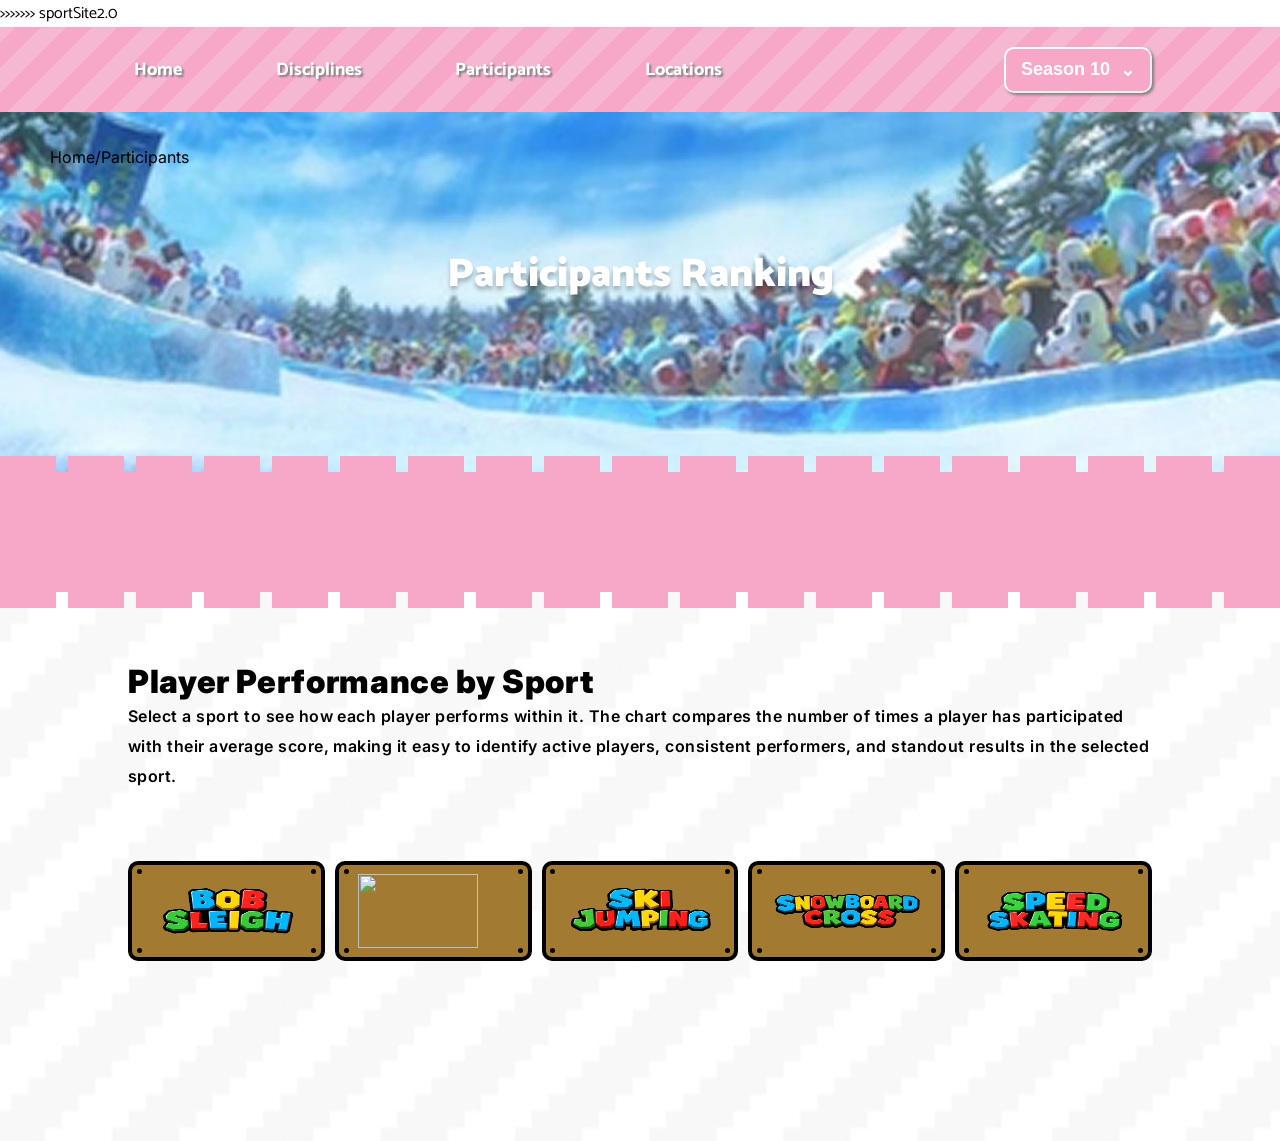
==== commit 9981fb86: "Merge branch 'Dataset'" ====
--- a/html/index.html
+++ b/html/index.html
@@ -5,212 +5,25 @@
   <meta charset="UTF-8" />
   <meta name="viewport" content="width=device-width, initial-scale=1.0" />
   <link rel="stylesheet" href="../css/style.css" />
-  <link rel="stylesheet" href="../css/fonts.css">
-  <link rel="stylesheet" href="../css/landingpage.css">
-  <link rel="stylesheet" href="../css/locations.css">
+  <link rel="stylesheet" href="../css/fonts.css" />
+  <link rel="stylesheet" href="../css/sportPage.css" />
+  <link rel="stylesheet" href="../css/participantsList.css" />
+  <link rel="stylesheet" href="../css/locations.css" />
+  <link rel="stylesheet" href="../css/participants.css" />
   <title>The Mario Games</title>
 </head>
+>>>>>>> sportSite2.0
+
 
 <body>
   <header></header>
-  <main>
-    <div id="titlePage">
-
-      <div id="titleText">
-        <h1 id="titleTop">SUPER WINTER</h1>
-        <h1 id="titleBottom">OLYMPICS LEAGUE</h1>
-      </div>
-      <img id="heroCharacters" src="../images/mario-sonic.png" alt="">
-      <div id="titleInfo">
-        <h2>10 seasons has passed of SWOL!</h2>
-        <p>Here you can find everything you need to know.</p>
-      </div>
-
-
-    </div>
-    <img src="../images/curvedLineWhite.png" alt="">
-    <div id="disciplines">
-
-      <div id="disciplinesIntro">
-        <h2>Disciplines</h2>
-        <p>Each season features five different disciplines. Together, they create variety in the competition and
-          challenge the players in different ways.</p>
-      </div>
-
-      <div id="disciplinesAllBoxes">
-        <div class="disciplinesBoxes" id="BobSleigh">
-          <div>
-            <img src="../images/disciplines_pics/bobSleigh/bobSleighPic.png" alt="">
-
-            <div class="disciplinesBoxesText">
-              <h2>Bob </br>Sleigh</h2>
-              <img src="../images/skills_pics/boomerangFlower.png" alt="">
-            </div>
-          </div>
-
-          <button>See More</button>
-        </div>
-
-        <div class="disciplinesBoxes" id="FigureSkating">
-          <div>
-            <img src="../images/disciplines_pics/figureSkating/figureSkatingPic.png" alt="">
-
-            <div class="disciplinesBoxesText">
-              <h2>Figure </br>Skating</h2>
-              <img src="../images/skills_pics/fireFlower.png" alt="">
-            </div>
-          </div>
-
-          <button>See More</button>
-        </div>
-
-        <div class="disciplinesBoxes" id="SkiJumping">
-          <div>
-            <img src="../images/disciplines_pics/skiJumping/skiJumpingPic1.png" alt="">
-
-            <div class="disciplinesBoxesText">
-              <h2>Ski </br>Jumping</h2>
-              <img src="../images/skills_pics/iceFlower.webp" alt="">
-            </div>
-          </div>
-
-          <button>See More</button>
-        </div>
-
-        <div class="disciplinesBoxes" id="SnowboardCross">
-          <div>
-            <img src="../images/disciplines_pics/snowboardCross/snowboardPic1.png" alt="">
-
-            <div class="disciplinesBoxesText">
-              <h2>Snowboard </br>Cross</h2>
-              <img src="../images/skills_pics/mushroom.png" alt="">
-            </div>
-          </div>
-
-          <button>See More</button>
-        </div>
-
-        <div class="disciplinesBoxes" id="SpeedSkating">
-          <div>
-            <img src="../images/disciplines_pics/speedSkating/speedSkatingPic.png" alt="">
-
-            <div class="disciplinesBoxesText">
-              <h2>Speed </br>Skating</h2>
-              <img src="../images/skills_pics/superLeaf.webp" alt="">
-            </div>
-          </div>
-
-          <button>See More</button>
-        </div>
-      </div>
-    </div>
-
-    <div id="participants">
-      <div id="greenLine"><img src="../images/curvedLine.png" alt=""></div>
-      <div id="greenBox">
-        <div id="participantsIntro">
-          <h2 id="participantHeading">Participants</h2>
-          <p>Each season, 30 players compete to become the season champion. By taking part in
-            events and collecting points
-            throughout the season, they battle for the top spot on the leaderboard. <br><br>Each player is also
-            supported
-            by coaches and trainers who help them improve and develop over time.</p>
-        </div>
-
-        <div id="podium">
-          <div id="secondPlace">
-            <img id="podiumBowser" src="../images/players/bowser.webp" alt="">
-            <!--Ska såklart vara andra spelare sen från array, beroende på vem som vinner (eller kanske inte behövs då landingpage mest ska förklara olika delar)-->
-            <div class="podiumBox" id="secondPodium">
-              <p>2</p>
-            </div>
-          </div>
-          <div id="firstPlace">
-            <img id="podiumMario" src="../images/players/mario.webp" alt="">
-            <div class="podiumBox" id="firstPodium">
-              <p>1</p>
-            </div>
-          </div>
-
-          <div id="thirdPlace">
-            <img id="podiumDaisy" src="../images/players/daisy.png" alt="">
-            <div class="podiumBox" id="thirdPodium">
-              <p>3</p>
-            </div>
-          </div>
-        </div>
-      </div>
-      <div id="playerTunnel">
-        <div id="leftSideT">
-          <img class="tunnelImg" id="tunnelLeft" src="../images/pipeValid.png" alt="">
-          <div class="arrowDiv" id="arrowDivL">
-            <img src="../images/arrows/arrowLeft.png" alt="">
-          </div>
-        </div>
-        <div id="playerCarousel">
-          <div id="playersContainer">
-          </div>
-        </div>
-        <div id="rightSideT">
-          <div class="arrowDiv" id="arrowDivR">
-            <img src="../images/arrows/arrowRight.png" alt="">
-          </div>
-          <img class="tunnelImg" id="tunnelRight" src="../images/pipeValid.png" alt="">
-        </div>
-      </div>
-      <button class="seeMoreBut">See More</button>
-    </div>
-
-    <div id="locations">
-      <h2>Locations</h2>
-      <p>Each game day takes place at one location. During the season, there are three game days per week, and all five
-        <br>
-        disciplines are played at the same location on that day before the competition moves to a new one.
-      </p>
-    </div>
-    <div id="redBox">
-      <div id="locationsAllBoxes">
-        <div class="locationBox">
-          <div class="locationPicDiv">
-            <img src="../images/worlds_pics/skyWorldPic.png" alt="">
-          </div>
-          <h3>Sky world</h3>
-        </div>
-        <div class="locationBox">
-          <div class="locationPicDiv">
-            <img src="../images/worlds_pics/desertWorldPic.png" alt="">
-          </div>
-          <h3>Desert world</h3>
-        </div>
-        <div class="locationBox">
-          <div class="locationPicDiv">
-            <img src="../images/worlds_pics/mountainWorldPic.png" alt="">
-          </div>
-          <h3>Mountain world</h3>
-        </div>
-        <div class="locationBox">
-          <div class="locationPicDiv">
-            <img src="../images/worlds_pics/underwaterWorldPic.png" alt="">
-          </div>
-          <h3>Underwater world</h3>
-        </div>
-        <div class="locationBox">
-          <div class="locationPicDiv">
-            <img src="../images/worlds_pics/plainWorldPic.png" alt="">
-          </div>
-
-          <h3>Plain world</h3>
-        </div>
-      </div>
-  </main>
-
+  <main></main>
   <script src="../d3/d3.v7.min.js"></script>
   <script src="../dataset/datasetVersion2.js"></script>
   <script src="../dataset/specificInfo.js"></script>
+  <script src="../dataset/data.js"></script>
+  <script src="../javascript/locations.js"></script>
   <script src="../javascript/index.js"></script>
-  <script src="../javascript/locations.js"></script>
-  <script src="../javascript/landing.js"></script>
-
 </body>
 
 </html>
--- a/css/sportPage.css
+++ b/css/sportPage.css
@@ -0,0 +1,173 @@
+* {
+  box-sizing: border-box;
+}
+body {
+  overflow-x: hidden;
+  margin: 0;
+  padding: 0;
+}
+
+#sport_page_box {
+  position: relative;
+}
+#sport_page_backgroundPicture {
+  background-size: cover;
+  min-height: 75vh;
+  width: 100%;
+}
+
+#sport_page_whiteBackground {
+  min-height: 75vh;
+  width: 100%;
+  display: flex;
+  flex-direction: column;
+  align-items: center;
+  padding-bottom: 100px;
+
+  background-color: rgb(255, 255, 255, 0.7);
+}
+
+#sport_page_title {
+  color: #000;
+  text-align: center;
+  text-shadow: 0 4px 4px rgba(0, 0, 0, 0.25);
+  font-size: 40px;
+  font-weight: 900;
+}
+
+#sport_page_text {
+  color: #000;
+  margin-top: 20px;
+  width: 80%;
+  text-shadow: 0 4px 4px rgba(0, 0, 0, 0.25);
+  font-family: "inter";
+  font-size: 16px;
+  font-weight: 600;
+  line-height: 30px; /* 150% */
+}
+
+.back_track {
+  height: 10vh;
+  width: 100%;
+
+  display: flex;
+  align-items: center;
+  justify-content: flex-start;
+  margin-left: 50px;
+}
+
+#sport_page_carusel_wrapper {
+  width: 100%;
+  height: 90vh;
+  overflow: hidden;
+  position: absolute;
+  z-index: 5;
+  top: 60vh;
+  margin-top: clamp(-155px, -12vw, -60px);
+  padding-top: 116px;
+}
+
+#sport_page_carusel_box {
+  transform: rotate(-10deg);
+  height: 50vh;
+  width: 150%;
+  background-color: #5a9ae1;
+
+  display: flex;
+  justify-content: center;
+  align-items: center;
+
+  margin-left: -25%;
+}
+
+#sport_page_carusel {
+  height: 90%;
+  width: 100%;
+  background-color: #5a9ae1;
+  border-top: 10px dotted white;
+  border-bottom: 10px dotted white;
+  overflow: hidden;
+  display: flex;
+  align-items: center;
+}
+
+#sport_page_carusel_track {
+  display: flex;
+  gap: 10px;
+  align-items: center;
+  height: 100%;
+
+  animation: carouselMove 25s linear infinite;
+}
+
+@keyframes carouselMove {
+  from {
+    transform: translateX(-50%);
+  }
+
+  to {
+    transform: translateX(0);
+  }
+}
+
+.sport_page_carusel_pictures {
+  background-size: cover;
+  background-position: center;
+  background-repeat: no-repeat;
+
+  height: 90%;
+  width: 550px;
+  flex: 0 0 550px;
+  border-radius: 10px;
+}
+
+#sport_page_skillsBackground {
+  background-color: #84c9ff;
+  display: flex;
+  justify-content: center;
+}
+
+#sport_page_skillBox {
+  margin-top: 400px;
+  margin-bottom: 200px;
+  width: 80%;
+}
+
+#sport_page_skillset {
+  color: #fff;
+  text-shadow: 0 4px 4px rgba(0, 0, 0, 0.25);
+  font-size: 40px;
+  font-weight: 900;
+}
+
+#sport_page_skillset_text {
+  color: #fff;
+  text-shadow: 0 4px 4px rgba(0, 0, 0, 0.25);
+  font-family: "inter";
+  font-size: 16px;
+  font-style: normal;
+  font-weight: 600;
+  line-height: 30px;
+}
+
+#sport_page_rankingbox {
+  background-image: url(../images/backgrounds/whiteGreyBackground.png);
+  display: flex;
+  flex-direction: column;
+  align-items: center;
+}
+
+#sport_page_ranking_title {
+  color: #000;
+  text-align: center;
+  text-shadow: 0 4px 4px rgba(0, 0, 0, 0.25);
+  font-size: 40px;
+  font-weight: 900;
+  margin: 50px 0;
+}
+
+#sport_page_rankings {
+  display: flex;
+  flex-direction: column;
+  align-items: center;
+}
--- a/css/participantsList.css
+++ b/css/participantsList.css
@@ -0,0 +1,326 @@
+#top_players {
+  position: relative;
+  height: 400px;
+  width: 600px;
+}
+
+#first_player {
+  height: 250px;
+  width: 250px;
+  position: relative;
+
+  position: absolute;
+  z-index: 3;
+  left: 30%;
+}
+
+#first_player_bubble {
+  width: 250px;
+  height: 250px;
+  border-radius: 50%;
+  border: 1px solid rgb(226, 226, 226);
+  background-color: rgb(255, 255, 255, 0.9);
+  box-shadow: 0 4px 4px 0 rgba(0, 0, 0, 0.25);
+}
+
+#first_player_pic {
+  width: 250px;
+  height: 250px;
+  border-radius: 50%;
+  /* bilden ska sättas i js */
+  background-image: url(../images/players/babyPeach.png);
+  background-size: contain;
+  background-repeat: no-repeat;
+  background-position: center;
+}
+
+#rankingBubble1 {
+  width: 60px;
+  height: 60px;
+  background-color: white;
+  box-shadow: 0 4px 4px 0 rgba(0, 0, 0, 0.25);
+  border-radius: 50%;
+  position: absolute;
+  z-index: 5;
+
+  top: -10px;
+  left: 80%;
+  transform: translateX(-50%);
+
+  display: flex;
+  justify-content: center;
+  align-items: center;
+
+  color: #000;
+  font-family: "inter";
+  font-size: 20px;
+  font-weight: 800;
+}
+
+#second_player {
+  height: 210px;
+  width: 210px;
+  position: relative;
+
+  position: absolute;
+  z-index: 2;
+  right: 340px;
+  top: 150px;
+}
+
+#second_player_bubble {
+  width: 210px;
+  height: 210px;
+  border-radius: 50%;
+  border: 1px solid rgb(226, 226, 226);
+  background-color: rgb(255, 255, 255, 0.9);
+  box-shadow: 0 4px 4px 0 rgba(0, 0, 0, 0.25);
+}
+
+#rankingBubble2 {
+  width: 60px;
+  height: 60px;
+  background-color: white;
+  box-shadow: 0 4px 4px 0 rgba(0, 0, 0, 0.25);
+  border-radius: 50%;
+  position: absolute;
+  z-index: 5;
+
+  bottom: -5px;
+  left: 10%;
+  transform: translateX(-50%);
+
+  display: flex;
+  justify-content: center;
+  align-items: center;
+
+  color: #000;
+  font-family: "inter";
+  font-size: 20px;
+  font-weight: 800;
+}
+
+#second_player_pic {
+  width: 210px;
+  height: 210px;
+  border-radius: 50%;
+  /* bilden ska sättas i js */
+  background-image: url(../images/players/babyPeach.png);
+  background-size: contain;
+  background-repeat: no-repeat;
+  background-position: center;
+}
+
+#third_player {
+  height: 190px;
+  width: 190px;
+  position: relative;
+
+  position: absolute;
+  z-index: 1;
+  right: 70px;
+  top: 185px;
+}
+
+#third_player_bubble {
+  width: 190px;
+  height: 190px;
+  border-radius: 50%;
+  border: 1px solid rgb(226, 226, 226);
+  background-color: rgb(255, 255, 255, 0.9);
+  box-shadow: 0 4px 4px 0 rgba(0, 0, 0, 0.25);
+}
+
+#rankingBubble3 {
+  width: 60px;
+  height: 60px;
+  background-color: white;
+  box-shadow: 0 4px 4px 0 rgba(0, 0, 0, 0.25);
+  border-radius: 50%;
+  position: absolute;
+  z-index: 5;
+
+  bottom: -10px;
+  left: 90%;
+  transform: translateX(-50%);
+
+  display: flex;
+  justify-content: center;
+  align-items: center;
+
+  color: #000;
+  font-family: "inter";
+  font-size: 20px;
+  font-weight: 800;
+}
+
+#third_player_pic {
+  width: 190px;
+  height: 190px;
+  border-radius: 50%;
+  /* bilden ska sättas i js */
+  background-image: url(../images/players/babyPeach.png);
+  background-size: contain;
+  background-repeat: no-repeat;
+  background-position: center;
+}
+
+#participants_list_button {
+  color: #fff;
+  font-size: 18px;
+  font-weight: 700;
+
+  padding: 10px 120px;
+  background-color: #ff0000;
+  border-radius: 10px;
+  border: 1px solid #d00202;
+  margin-bottom: 120px;
+}
+
+#players {
+  width: 80%;
+  display: flex;
+  flex-wrap: wrap;
+  gap: 48px;
+  margin-top: 70px;
+  position: relative; /*  ta bort?? */
+}
+
+.player_card {
+  width: 130px;
+  display: flex;
+  flex-direction: column;
+  align-items: center;
+  gap: 8px;
+  position: relative;
+}
+
+.players_circle {
+  width: 130px;
+  height: 130px;
+
+  border-radius: 50%;
+  border: 1px solid rgb(226, 226, 226);
+  background-color: rgb(255, 255, 255, 0.9);
+  box-shadow: 0 4px 4px 0 rgba(0, 0, 0, 0.25);
+}
+
+.players_pic {
+  width: 130px;
+  height: 130px;
+  border-radius: 50%;
+
+  background-size: contain;
+  background-repeat: no-repeat;
+  background-position: center;
+}
+
+.players_ranking {
+  width: 50px;
+  height: 50px;
+  background-color: white;
+  box-shadow: 0 4px 4px 0 rgba(0, 0, 0, 0.25);
+  border-radius: 50%;
+  position: absolute;
+  z-index: 5;
+
+  bottom: -10px;
+  left: 10%;
+  transform: translateX(-50%);
+
+  display: flex;
+  justify-content: center;
+  align-items: center;
+
+  color: #000;
+  font-family: "inter";
+  font-size: 16px;
+  font-weight: 800;
+}
+
+.choosen_player_page {
+  width: 675px;
+  height: 390px;
+
+  border-radius: 10px;
+  background-color: #fff;
+  border: 1px solid rgb(236, 234, 234);
+
+  box-shadow: 4px 4px 4px 0 rgba(0, 0, 0, 0.25);
+
+  display: flex;
+  position: fixed;
+  top: 50%;
+  left: 50%;
+  transform: translate(-50%, -50%);
+
+  width: min(90vw, 700px);
+  max-height: 85vh;
+
+  z-index: 999;
+}
+
+.choosen_player_leftside {
+  width: 300px;
+  display: flex;
+  flex-direction: column;
+  align-items: center;
+  justify-content: center;
+  gap: 15px;
+}
+
+.choosen_player_pic {
+  width: 150px;
+  height: 250px;
+}
+
+.choosen_player_namebox {
+  width: 250px;
+  height: 50px;
+  border-radius: 10px;
+
+  color: #fff;
+  text-shadow: 0 4px 4px rgba(0, 0, 0, 0.25);
+  font-size: 20px;
+  font-weight: 900;
+
+  display: flex;
+  align-items: center;
+  justify-content: center;
+}
+
+.choosen_player_rightside {
+  width: 375px;
+  display: flex;
+  flex-direction: column;
+  justify-content: center;
+  align-items: center;
+  gap: 25px;
+}
+
+.choosen_player_info {
+  width: 325px;
+  height: 30px;
+  background-color: aqua;
+  border-radius: 10px;
+  display: flex;
+  justify-content: space-between;
+}
+
+.choosen_player_info_text {
+  color: #fff;
+  text-shadow: 0 4px 4px rgba(0, 0, 0, 0.25);
+  font-size: 18px;
+  font-weight: 900;
+  margin: auto;
+}
+
+.choosen_player_svg {
+  height: 270px;
+  width: 315px;
+  border: 1px solid black;
+}
+
+.choosen_player_arrow {
+  height: 60%;
+}
--- a/css/participants.css
+++ b/css/participants.css
@@ -0,0 +1,142 @@
+#participants_page_backgroundimage {
+  background-image: url(../images/backgrounds/participantsPageBackground.png);
+  background-size: cover;
+  width: 100%;
+  height: 40vh;
+}
+
+#participants_page_title {
+  color: #ffffff;
+  text-align: center;
+  text-shadow: 0 4px 4px rgba(0, 0, 0, 0.25);
+  font-size: 40px;
+  font-weight: 900;
+  margin-top: 40px;
+}
+
+#participants_page_participants {
+  display: flex;
+  flex-direction: column;
+  justify-content: center;
+  align-items: center;
+  background-color: #f7a7c8;
+  padding-top: 120px;
+  position: relative;
+}
+
+#participants_page_participants::before {
+  content: "";
+  position: absolute;
+  top: -16px;
+  left: 0;
+  width: 100%;
+  height: 16px;
+  background: repeating-linear-gradient(
+    to right,
+    #f7a7c8 0px,
+    #f7a7c8 56px,
+    transparent 56px,
+    transparent 68px
+  );
+}
+#participants_page_participants::after {
+  content: "";
+  position: absolute;
+  bottom: -16px;
+  left: 0;
+  width: 100%;
+  height: 16px;
+  background: repeating-linear-gradient(
+    to right,
+    #f7a7c8 0px,
+    #f7a7c8 56px,
+    transparent 56px,
+    transparent 68px
+  );
+}
+
+#participants_page_box {
+  background-image: url(../images/backgrounds/whiteGreyBackground.png);
+  display: flex;
+  flex-direction: column;
+  align-items: center;
+  justify-content: center;
+}
+
+#participants_page_informationbox {
+  display: flex;
+  flex-direction: column;
+  align-items: center;
+  justify-content: center;
+  width: 80%;
+  margin-top: 70px;
+  margin-bottom: 70px;
+}
+
+#participants_page_information_title {
+  color: #000;
+  font-size: 32px;
+  font-weight: 900;
+  letter-spacing: 0.64px;
+  width: 100%;
+}
+
+#participants_page_information_text {
+  color: #000;
+
+  font-family: "inter";
+  font-size: 16px;
+  font-style: normal;
+  font-weight: 600;
+  line-height: 30px;
+  letter-spacing: 0.48px;
+}
+
+#participants_page_buttons {
+  width: 80%;
+  display: flex;
+  gap: 10px;
+  margin-bottom: 80px;
+}
+
+.participants_button_box {
+  height: 100px;
+  width: 200px;
+  background-color: #a27a32;
+  border-radius: 10px;
+  border: 4px solid black;
+  display: flex;
+  flex-direction: column;
+  justify-content: center;
+  align-items: center;
+}
+
+.participants_circle_box {
+  display: flex;
+  justify-content: space-between;
+  align-items: center;
+  width: 95%;
+}
+
+.participants_circle {
+  width: 5px;
+  height: 5px;
+  border-radius: 50%;
+  background-color: #000;
+}
+
+.participants_button_text {
+  height: 80%;
+  width: 100%;
+  display: flex;
+  justify-content: center;
+}
+.participants_button_text img {
+  height: 100%;
+  width: 80%;
+  background-position: contain;
+}
+
+#participants_page_svg {
+  margin-bottom: 100px;
+}
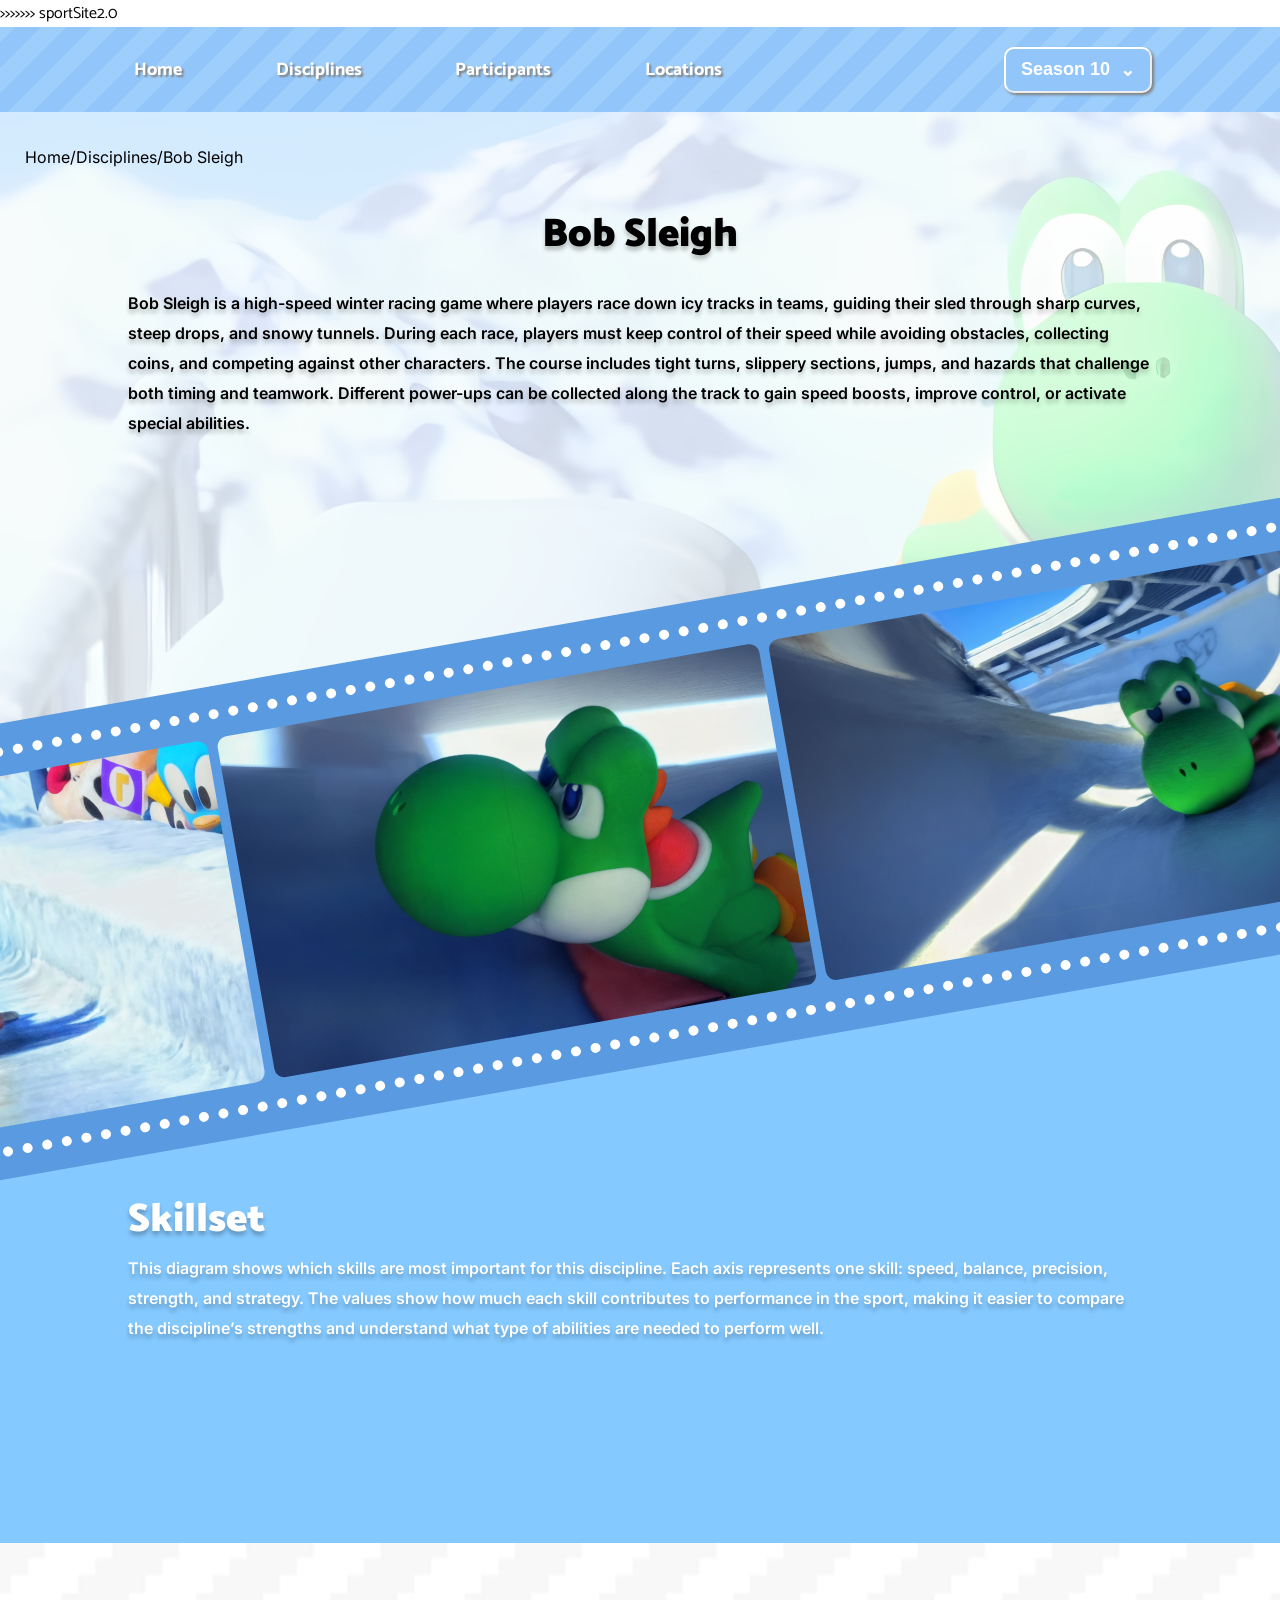
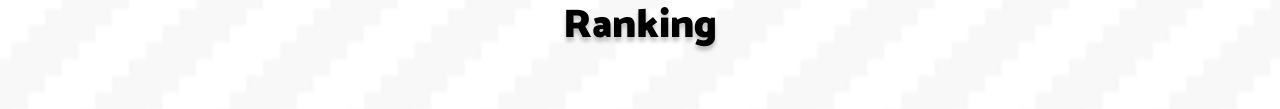
==== commit 93016100: "Merge branch 'landingpage'" ====
--- a/html/index.html
+++ b/html/index.html
@@ -10,6 +10,9 @@
   <link rel="stylesheet" href="../css/participantsList.css" />
   <link rel="stylesheet" href="../css/locations.css" />
   <link rel="stylesheet" href="../css/participants.css" />
+  <link rel="stylesheet" href="../css/fonts.css">
+  <link rel="stylesheet" href="../css/landingpage.css">
+  <link rel="stylesheet" href="../css/locations.css">
   <title>The Mario Games</title>
 </head>
 >>>>>>> sportSite2.0
@@ -24,6 +27,8 @@
   <script src="../dataset/data.js"></script>
   <script src="../javascript/locations.js"></script>
   <script src="../javascript/index.js"></script>
+  <script src="../javascript/landing.js"></script>
+
 </body>
 
 </html>
--- a/css/landingpage.css
+++ b/css/landingpage.css
@@ -0,0 +1,317 @@
+#titlePage {
+    width: 100%;
+    height: 850px;
+
+    background-image: url("../images/titlePageBG-Enhanced.png");
+    background-size: cover;
+    background-position: center;
+
+    position: relative;
+    overflow: hidden;
+}
+
+/* HERO BILD */
+
+#heroCharacters {
+    position: absolute;
+    bottom: 50px;
+    left: 50px;
+
+    height: 600px;
+
+    z-index: 2;
+
+}
+
+/* TITEL */
+
+#titleText {
+    position: absolute;
+
+    top: 120px;
+    left: 380px;
+
+    z-index: 3;
+    text-shadow: 4px 4px 0 red;
+}
+
+#titleText h1 {
+    margin: 0;
+
+    font-size: 5rem;
+    line-height: 0.95;
+
+    color: white;
+    font-weight: 900;
+}
+
+/* FLYTTA NEDERSTA RADEN */
+
+#titleBottom {
+    margin-left: 140px !important;
+}
+
+/* INFO TEXT */
+
+#titleInfo {
+    position: absolute;
+
+    top: 420px;
+    right: 180px;
+
+    z-index: 3;
+
+    color: white;
+}
+
+#titleInfo h2 {
+    margin: 0 0 10px 0;
+    font-size: 2rem;
+}
+
+#titleInfo p {
+    margin: 0;
+    font-size: 1.2rem;
+}
+
+#greenLine {
+    width: 1000px;
+}
+
+#greenBox {
+    width: 100%;
+    height: 600px;
+    background-color: #1BA000;
+
+    margin-top: 300px;
+    display: flex;
+    align-items: flex-start;
+    padding: 5vh 10vw;
+    box-sizing: border-box;
+}
+
+
+#participantHeading {
+    color: #FFF;
+    text-shadow: 0 4px 4px rgba(0, 0, 0, 0.25);
+}
+
+#participantsIntro {
+    color: #fff;
+    width: 350px;
+    flex: 0 0 auto;
+}
+
+#secondPlace {
+    display: flex;
+    flex-direction: column;
+    align-items: center;
+    gap: 10px;
+}
+
+#podium {
+    display: flex;
+    justify-content: center;
+    margin-left: auto;
+    align-items: flex-end;
+    margin-top: 70px;
+}
+
+#podiumMario {
+    width: 113px;
+    height: 175px;
+    aspect-ratio: 113/175;
+}
+
+#firstPlace,
+#thirdPlace {
+    display: flex;
+    flex-direction: column;
+    align-items: center;
+    gap: 10px;
+}
+
+#podiumBowser {
+    width: 139px;
+    height: 139px;
+}
+
+#podiumDaisy {
+    width: 88px;
+    height: 165px;
+    aspect-ratio: 8/15;
+}
+
+.podiumBox {
+    color: #1BA000;
+    background-color: #FFF;
+    box-shadow: 0 4px 4px 0 rgba(0, 0, 0, 0.25);
+    text-align: center;
+}
+
+.podiumBox>p {
+    margin-top: 20px;
+    font-weight: bolder;
+}
+
+#firstPodium {
+    width: 184px;
+    height: 159px;
+    border-radius: 5px 5px 0 0;
+    border-top: 2px solid #1BA000;
+    border-right: 2px solid #1BA000;
+    border-left: 2px solid #1BA000;
+
+
+}
+
+#secondPodium {
+    width: 183px;
+    height: 113px;
+    border-radius: 5px 0 0 0;
+}
+
+#thirdPodium {
+    width: 183px;
+    height: 82px;
+    border-radius: 0 5px 0 0;
+}
+
+#playerTunnel {
+    display: flex;
+    justify-content: space-between;
+    margin-top: -100px;
+    overflow: hidden;
+    align-items: center;
+
+}
+
+#leftSideT,
+#rightSideT {
+    display: flex;
+    align-items: center;
+    position: relative;
+    z-index: 20;
+}
+
+.tunnelImg {
+    width: 259px;
+    height: 361px;
+}
+
+#tunnelLeft {
+    transform: rotate(90deg);
+}
+
+#tunnelRight {
+    transform: rotate(270deg) scale(-1, 1);
+}
+
+.arrowDiv {
+    width: 75px;
+    height: 75px;
+    background-color: #E50B0B;
+    text-align: center;
+    display: flex;
+    align-items: center;
+    justify-content: center;
+    margin: 45px;
+}
+
+#arrowDivL {
+    border-radius: 0 50% 50% 0;
+}
+
+#arrowDivR {
+    border-radius: 50% 0 0 50%;
+}
+
+
+.seeMoreBut {
+    width: 232px;
+    height: 50px;
+    border-radius: 10px;
+    background: #F00;
+    box-shadow: 0 4px 4px 0 rgba(0, 0, 0, 0.25);
+    color: #fff;
+    font-family: "catamaran";
+    font-size: 16px;
+    display: block;
+    margin: 20px auto 100px;
+}
+
+#redBox {
+    width: 100%;
+    height: 1500px;
+    background-color: #F00;
+    display: flex;
+    align-items: flex-start;
+    padding: 5vh 10vw;
+    box-sizing: border-box;
+}
+
+#locationsAllBoxes {
+    display: flex;
+    gap: 100px;
+    flex-wrap: wrap;
+    justify-content: center;
+}
+
+
+.locationBox {
+    width: 400px;
+    height: 345px;
+    border-radius: 20px;
+    border: 1px solid #D9D9D9;
+    background: #FFF;
+    box-shadow: 0 10px 4px 0 rgba(0, 0, 0, 0.25);
+    display: flex;
+    flex-direction: column;
+    align-items: center;
+    gap: 10px;
+}
+
+.locationBox:last-child {
+    margin-left: auto;
+    margin-right: auto;
+}
+
+.locationPicDiv {
+    border-radius: 5px;
+    margin-top: 20px;
+    width: 353.351px;
+    height: 232.468px;
+}
+
+.locationPicDiv>img {
+    width: 100%;
+    height: 100%;
+    border-radius: 5px;
+    object-fit: cover;
+}
+
+#playerCarousel {
+    display: flex;
+    align-items: center;
+    overflow: visible;
+    width: 100%;
+    height: 361px;
+    position: relative;
+}
+
+#playersContainer {
+    display: flex;
+    gap: 10px;
+    width: 600px;
+    transition: transform 0.5s ease-in-out;
+    position: relative;
+    z-index: 1;
+}
+
+.playerImg {
+    height: 175px;
+}
+
+#locations {
+    margin-left: 150px;
+}
